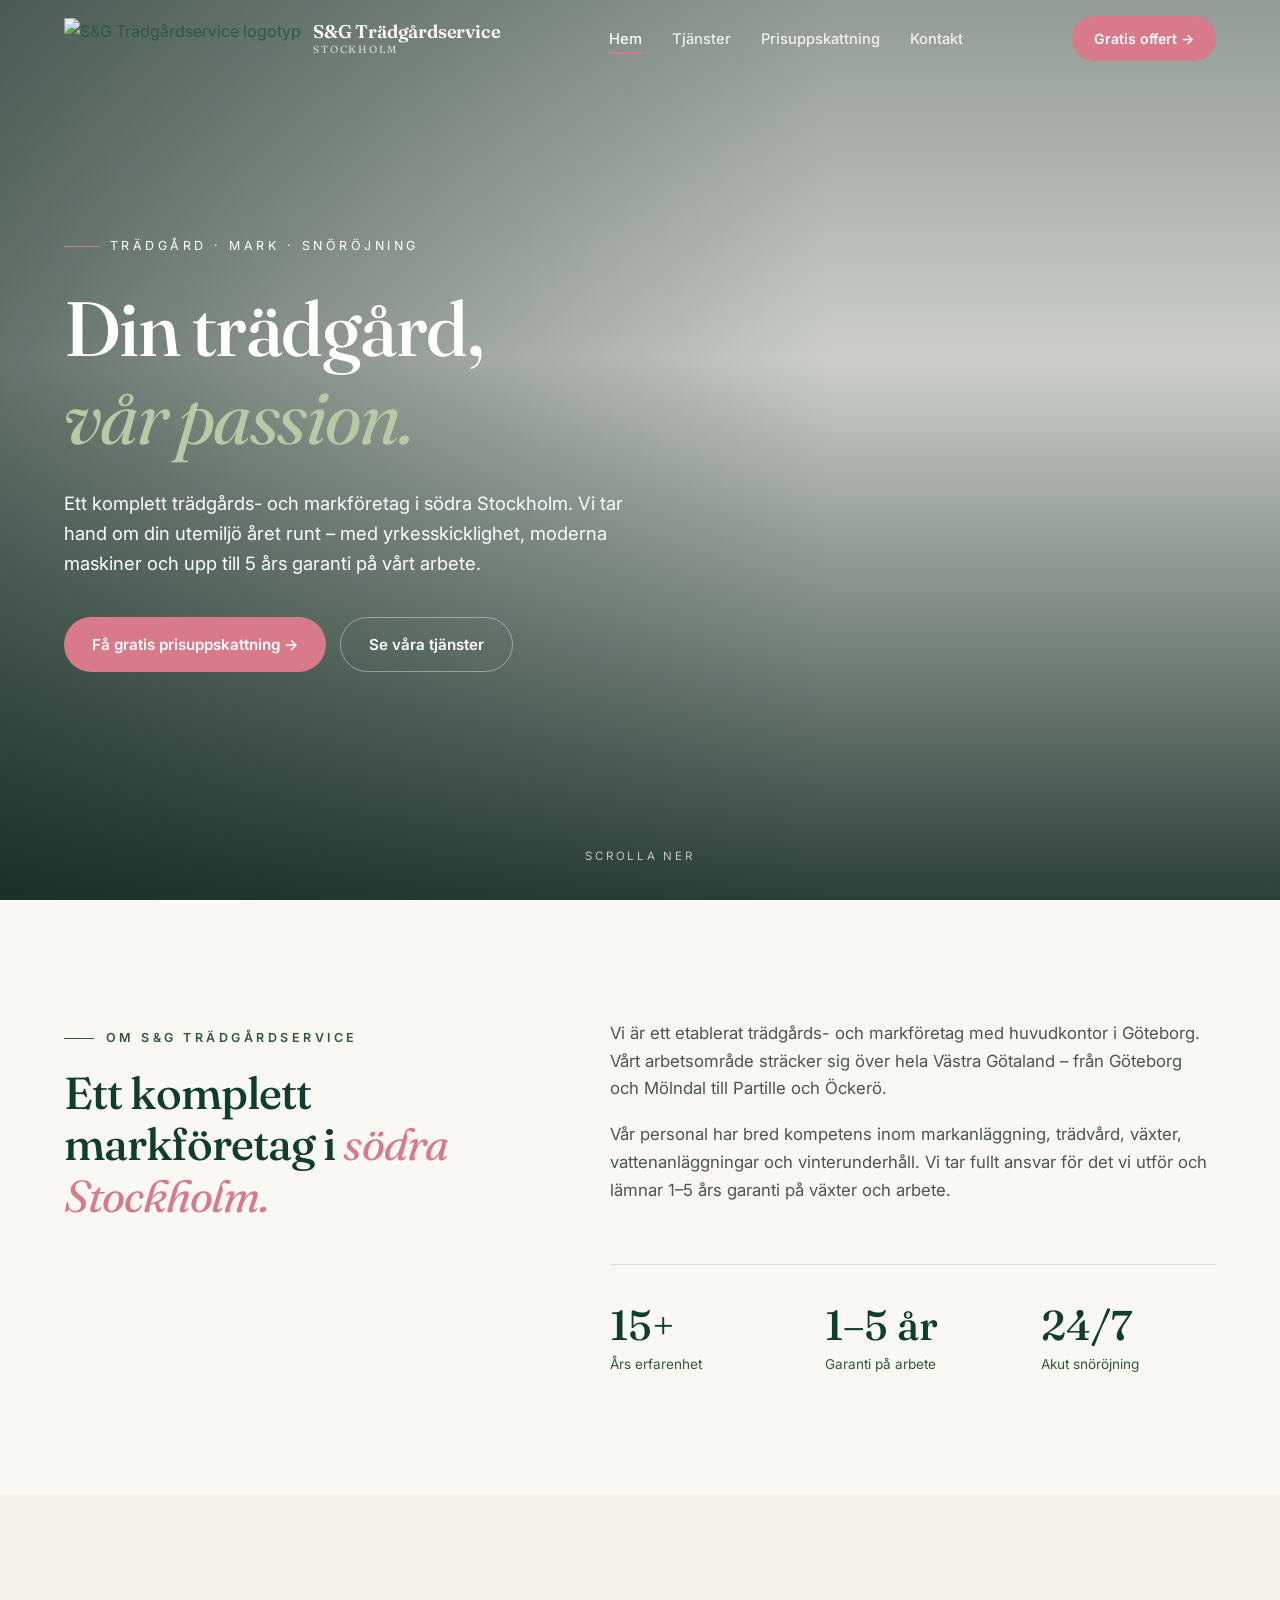
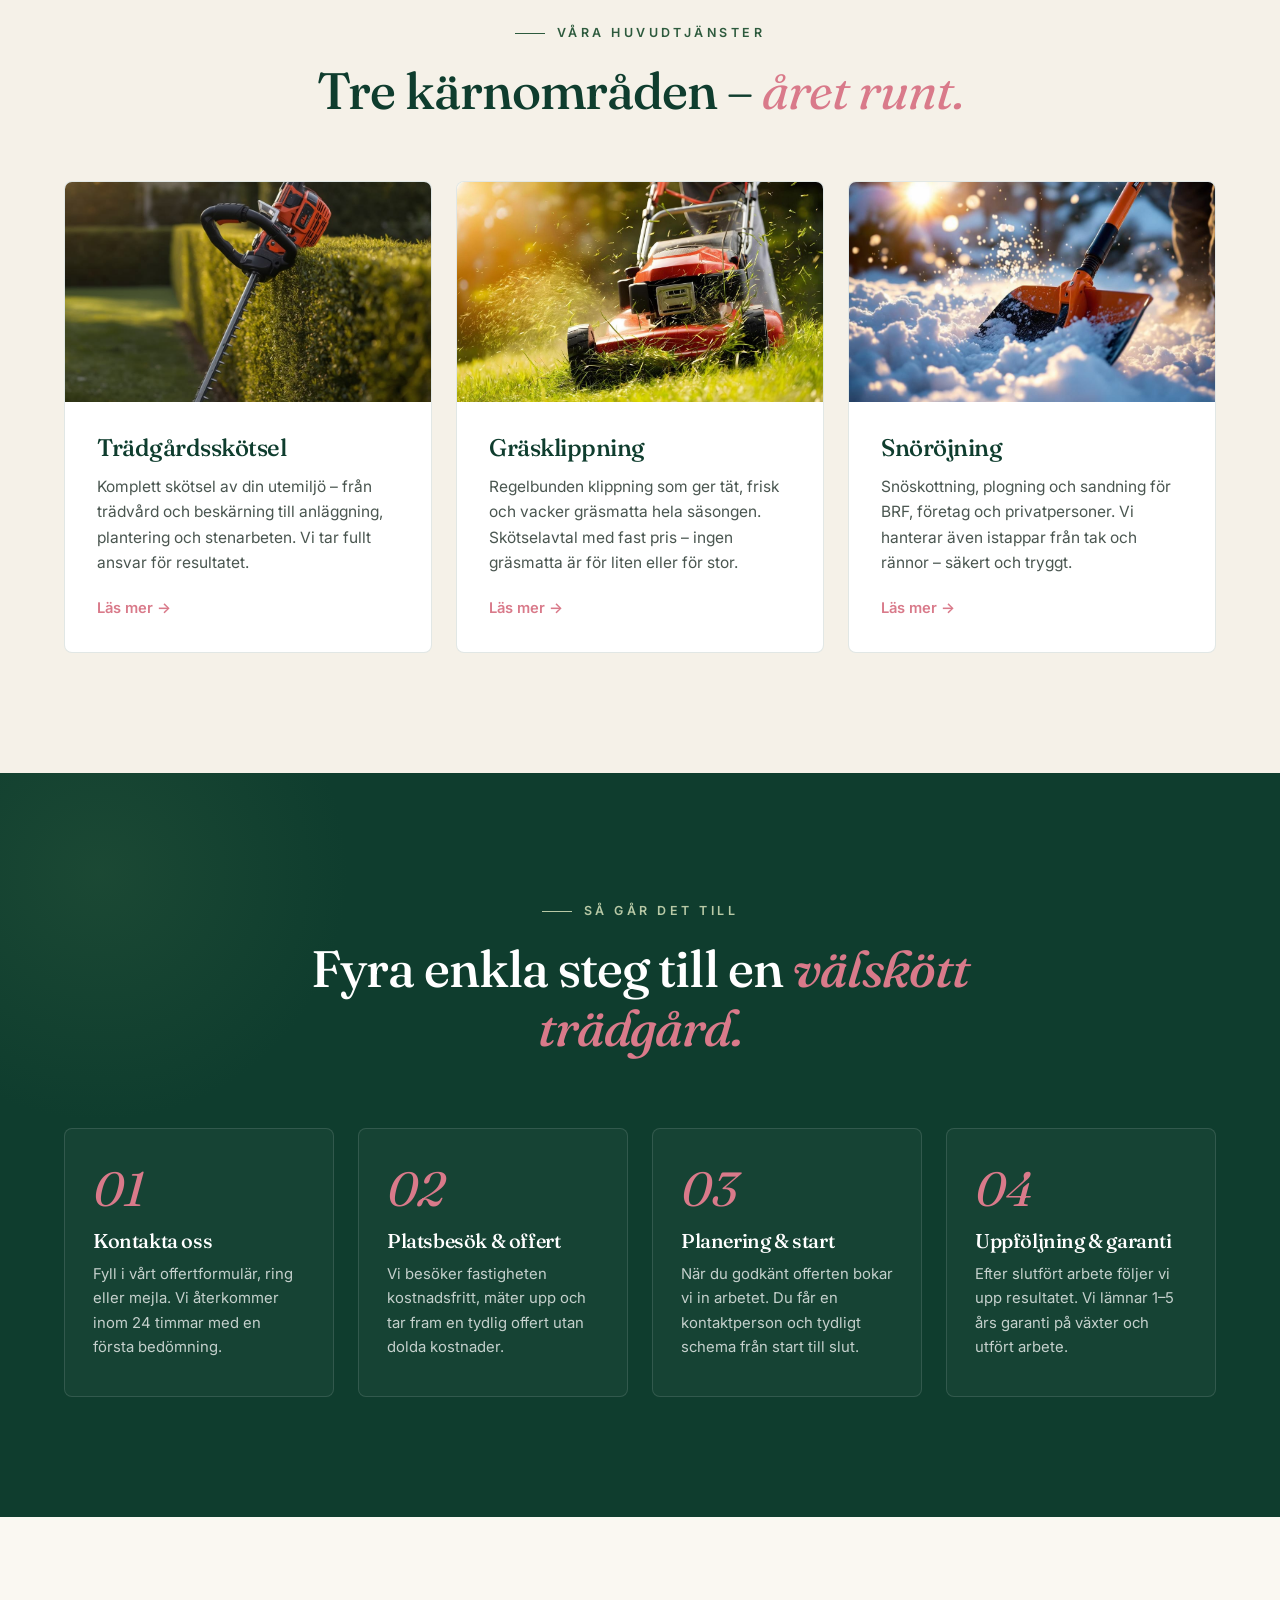
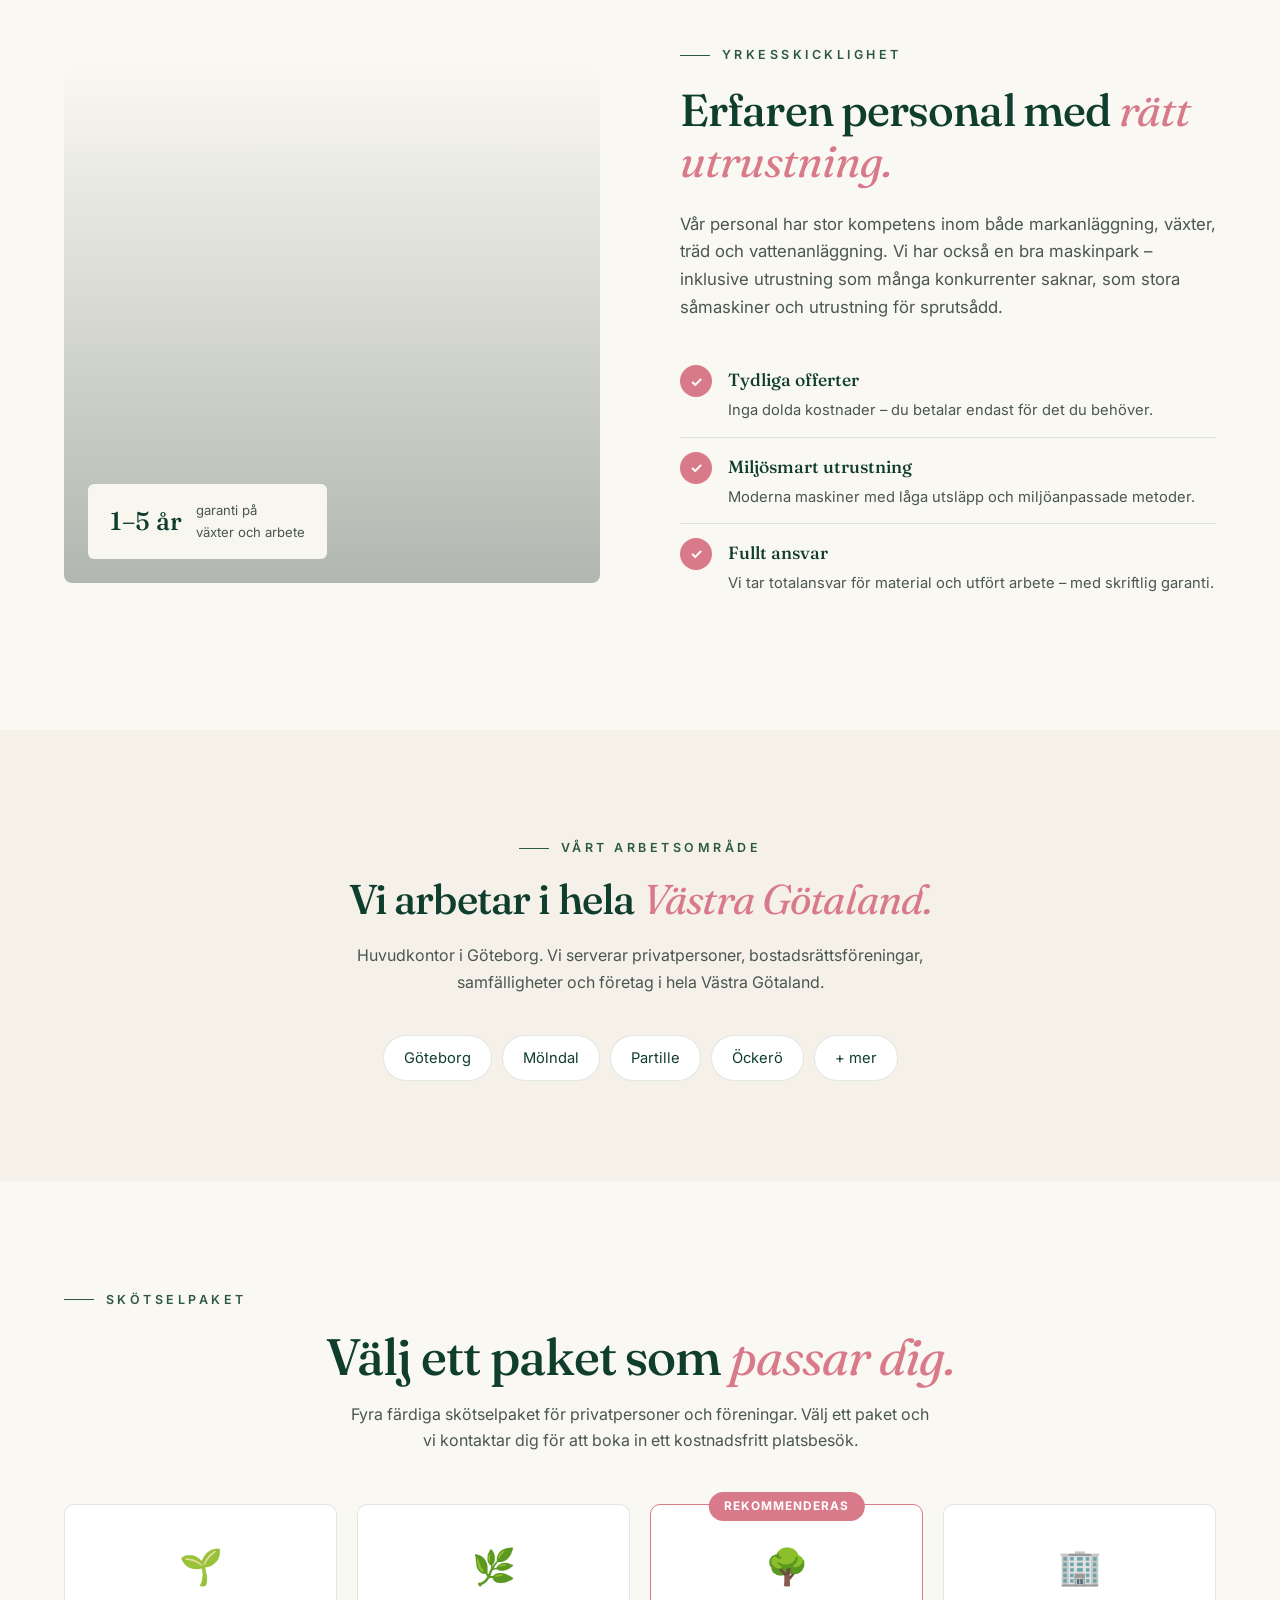
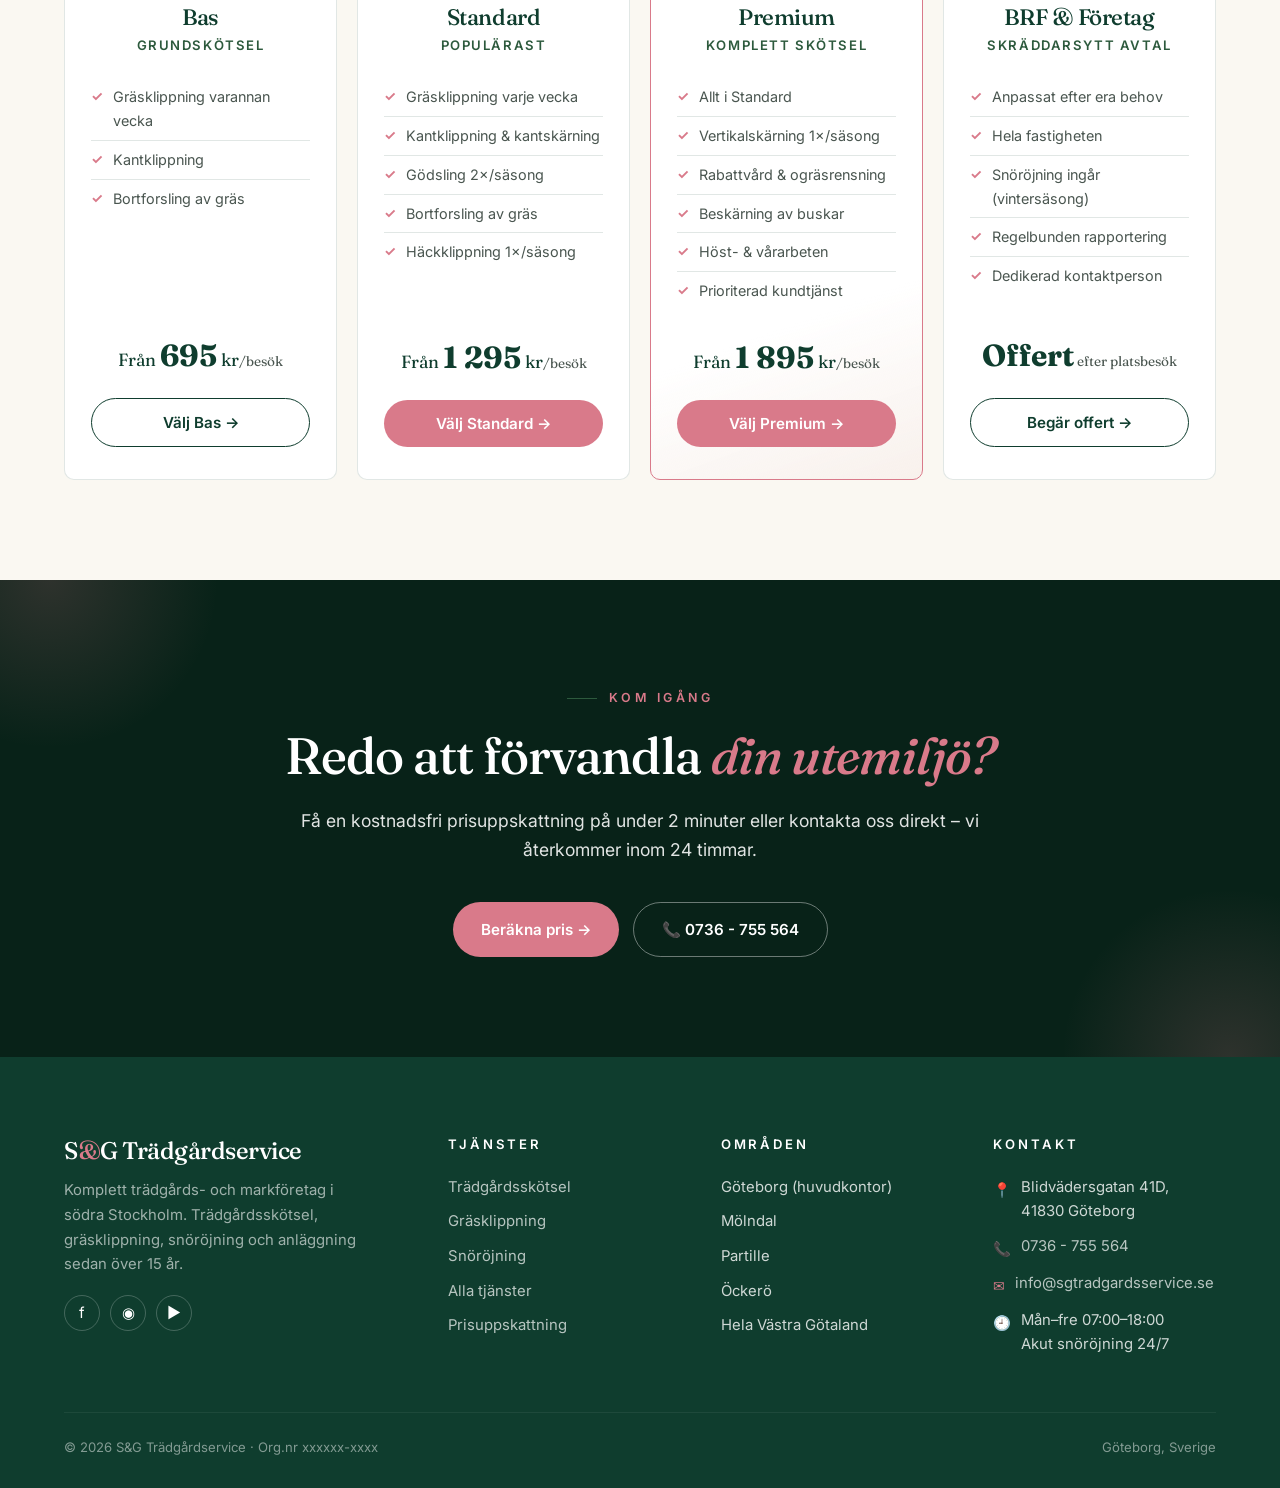
==== index.html @ 467c3e5c "Add files via upload" ====
<!DOCTYPE html>
<html lang="sv">
<head>
<meta charset="UTF-8" />
<meta name="viewport" content="width=device-width, initial-scale=1.0" />
<title>S&G Trädgårdservice – Trädgård, gräsklippning & snöröjning i Stockholm</title>
<meta name="description" content="S&G Trädgårdservice är ett komplett trädgårds- och markföretag i södra Stockholm. Trädgårdsskötsel, gräsklippning, snöröjning och anläggning – med 1–5 års garanti." />
<link rel="preconnect" href="https://fonts.googleapis.com">
<link rel="preconnect" href="https://fonts.gstatic.com" crossorigin>
<link href="https://fonts.googleapis.com/css2?family=Fraunces:ital,opsz,wght@0,9..144,400;0,9..144,500;0,9..144,600;1,9..144,400&family=Inter:wght@300;400;500;600;700&display=swap" rel="stylesheet">
<link rel="stylesheet" href="styles.css">
<link rel="icon" type="image/png" href="logo.png">
<style>
  /* ============ HOMEPAGE-SPECIFIC ============ */
  .hero{
    position:relative;height:100vh;min-height:680px;overflow:hidden;
    display:flex;align-items:center;
  }
  .hero__video{position:absolute;inset:0;width:100%;height:100%;object-fit:cover;z-index:1}
  .hero__overlay{
    position:absolute;inset:0;z-index:2;
    background:
      linear-gradient(180deg, rgba(8,34,24,.4) 0%, rgba(8,34,24,.15) 40%, rgba(8,34,24,.85) 100%),
      linear-gradient(90deg, rgba(8,34,24,.55) 0%, rgba(8,34,24,.05) 65%);
  }
  .hero__content{position:relative;z-index:3;color:#fff;padding:0 5vw;max-width:820px}
  .hero__eyebrow{
    display:inline-flex;align-items:center;gap:10px;
    font-size:.78rem;text-transform:uppercase;letter-spacing:.28em;
    margin-bottom:28px;opacity:.95;
    animation:fadeUp .9s ease both;
  }
  .hero__eyebrow::before{content:"";width:36px;height:1px;background:var(--rose)}
  .hero__title{
    font-size:clamp(2.6rem, 6vw, 5.4rem);
    font-weight:500;margin-bottom:26px;color:#fff;
    animation:fadeUp .9s ease .15s both;
  }
  .hero__title em{font-style:italic;color:var(--sage);font-weight:400}
  .hero__sub{
    font-size:1.15rem;max-width:560px;opacity:.92;margin-bottom:38px;
    animation:fadeUp .9s ease .3s both;
  }
  .hero__actions{display:flex;gap:14px;flex-wrap:wrap;animation:fadeUp .9s ease .45s both}
  .hero__scroll{
    position:absolute;bottom:34px;left:50%;transform:translateX(-50%);
    color:#fff;z-index:3;font-size:.72rem;letter-spacing:.24em;text-transform:uppercase;
    opacity:.7;animation:bounce 2.2s infinite;
  }
  @keyframes fadeUp{from{opacity:0;transform:translateY(20px)}to{opacity:1;transform:none}}
  @keyframes bounce{0%,100%{transform:translate(-50%,0)}50%{transform:translate(-50%,8px)}}

  /* INTRO */
  .intro{padding:120px 5vw}
  .intro__grid{max-width:1200px;margin:0 auto;display:grid;grid-template-columns:1fr 1.3fr;gap:80px;align-items:start}
  .intro__title{font-size:clamp(2rem,3.5vw,3rem);color:var(--forest)}
  .intro__text{font-size:1.05rem;color:var(--slate);margin-bottom:18px}
  .intro__stats{
    display:grid;grid-template-columns:repeat(3,1fr);gap:40px;
    margin-top:60px;border-top:1px solid var(--border);padding-top:40px;
  }
  .stat__num{font-family:'Fraunces',serif;font-size:2.6rem;color:var(--forest);font-weight:500;line-height:1}
  .stat__label{font-size:.85rem;color:var(--moss);margin-top:6px}

  /* MAIN SERVICES — 3 cards only */
  .main-services{padding:120px 5vw;background:var(--cream)}
  .main-services__head{max-width:1200px;margin:0 auto 60px;text-align:center}
  .main-services__head h2{font-size:clamp(2.2rem,4vw,3.4rem);max-width:780px;margin:0 auto}
  .main-services__grid{max-width:1200px;margin:0 auto;display:grid;grid-template-columns:repeat(3,1fr);gap:24px}
  .ms-card{
    background:#fff;border:1px solid var(--border);border-radius:8px;
    overflow:hidden;transition:transform .3s, box-shadow .3s;
    display:flex;flex-direction:column;
  }
  .ms-card:hover{transform:translateY(-6px);box-shadow:0 18px 40px rgba(15,61,46,.12)}
  .ms-card__media{
    height:220px;background:var(--moss);
    display:flex;align-items:center;justify-content:center;
    position:relative;overflow:hidden;
  }
  .ms-card__media svg{width:78px;height:78px;color:#fff;opacity:.95}
  .ms-card__media--leaf{background:linear-gradient(135deg,var(--moss),var(--leaf))}
  .ms-card__media--grass{background:linear-gradient(135deg,#3a6b2f,#6ba055)}
  .ms-card__media--snow{background:linear-gradient(135deg,#3d5a6b,#7a98ab)}
  .ms-card__body{padding:32px;flex:1;display:flex;flex-direction:column}
  .ms-card h3{font-size:1.5rem;margin-bottom:12px}
  .ms-card p{color:var(--slate);font-size:.97rem;margin-bottom:20px;flex:1}
  .ms-card__link{
    color:var(--rose);text-decoration:none;font-weight:600;font-size:.92rem;
    display:inline-flex;align-items:center;gap:8px;transition:gap .2s;
  }
  .ms-card__link:hover{gap:14px}

  /* PROCESS / HOW IT WORKS */
  .process{padding:120px 5vw;background:var(--forest);color:#fff;position:relative;overflow:hidden}
  .process::before{
    content:"";position:absolute;top:-150px;left:-150px;
    width:500px;height:500px;border-radius:50%;
    background:radial-gradient(circle,var(--moss) 0%, transparent 70%);
    opacity:0.4;
  }
  .process__inner{max-width:1200px;margin:0 auto;position:relative;z-index:1}
  .process__head{text-align:center;margin-bottom:70px}
  .process__head h2{color:#fff;font-size:clamp(2.2rem,4vw,3.4rem);max-width:780px;margin:0 auto}
  .process__head h2 em{color:var(--rose);font-style:italic}
  .process__steps{
    display:grid;grid-template-columns:repeat(4,1fr);gap:24px;
    position:relative;
  }
  .step{
    padding:36px 28px;border:1px solid rgba(255,255,255,.12);border-radius:8px;
    background:rgba(255,255,255,.03);
    transition:background .3s, border-color .3s;
    position:relative;
  }
  .step:hover{background:rgba(255,255,255,.08);border-color:var(--rose)}
  .step__num{
    font-family:'Fraunces',serif;font-style:italic;font-size:3rem;
    color:var(--rose);line-height:1;margin-bottom:16px;font-weight:400;
  }
  .step h3{color:#fff;font-size:1.25rem;margin-bottom:10px}
  .step p{color:rgba(255,255,255,.75);font-size:.93rem}

  /* TRUST */
  .trust{padding:120px 5vw;background:var(--bone)}
  .trust__inner{max-width:1200px;margin:0 auto;display:grid;grid-template-columns:1fr 1fr;gap:80px;align-items:center}
  .trust__media{
    position:relative;height:520px;border-radius:8px;overflow:hidden;
  }
  .trust__media video{width:100%;height:100%;object-fit:cover}
  .trust__media::after{
    content:"";position:absolute;inset:0;
    background:linear-gradient(180deg,transparent 0%, rgba(8,34,24,.3) 100%);
  }
  .trust__media-badge{
    position:absolute;bottom:24px;left:24px;z-index:2;
    background:rgba(250,248,242,.96);backdrop-filter:blur(6px);
    padding:16px 22px;border-radius:6px;
    display:flex;align-items:center;gap:14px;
  }
  .trust__media-badge strong{font-family:'Fraunces',serif;font-size:1.6rem;color:var(--forest);font-weight:500;line-height:1}
  .trust__media-badge span{font-size:.82rem;color:var(--slate)}
  .trust__title{font-size:clamp(2rem,3.5vw,2.8rem);margin-bottom:24px}
  .trust__text{font-size:1.05rem;color:var(--slate);margin-bottom:20px}
  .trust__list{list-style:none;margin-top:30px}
  .trust__list li{
    padding:14px 0;border-bottom:1px solid var(--border);
    display:flex;align-items:flex-start;gap:16px;
  }
  .trust__list li:last-child{border-bottom:none}
  .trust__list .check{
    width:32px;height:32px;border-radius:50%;background:var(--rose);
    display:flex;align-items:center;justify-content:center;color:#fff;
    font-size:.9rem;font-weight:700;flex-shrink:0;
  }
  .trust__list strong{display:block;color:var(--forest);font-family:'Fraunces',serif;font-size:1.1rem;font-weight:500;margin-bottom:2px}
  .trust__list span{color:var(--slate);font-size:.92rem}

  /* AREAS */
  .areas{padding:100px 5vw;background:var(--cream)}
  .areas__inner{max-width:1200px;margin:0 auto;text-align:center}
  .areas h2{font-size:clamp(2rem,3.5vw,2.6rem);margin-bottom:18px}
  .areas p{color:var(--slate);max-width:600px;margin:0 auto 40px}
  .areas__tags{display:flex;flex-wrap:wrap;gap:10px;justify-content:center}
  .area-tag{
    padding:10px 20px;background:#fff;border:1px solid var(--border);
    border-radius:999px;font-size:.92rem;color:var(--forest);
    transition:background .2s, color .2s;
  }
  .area-tag:hover{background:var(--forest);color:#fff;border-color:var(--forest)}

  /* CTA */
  .cta{padding:100px 5vw;background:var(--forest-deep);color:#fff;text-align:center;position:relative;overflow:hidden}
  .cta::before,.cta::after{content:"";position:absolute;width:340px;height:340px;border-radius:50%;background:radial-gradient(circle,var(--rose) 0%, transparent 70%);opacity:.18}
  .cta::before{top:-170px;left:-120px}
  .cta::after{bottom:-170px;right:-120px}
  .cta__inner{max-width:780px;margin:0 auto;position:relative;z-index:1}
  .cta h2{font-size:clamp(2rem,4vw,3.4rem);color:#fff;margin-bottom:20px}
  .cta h2 em{font-style:italic;color:var(--rose)}
  .cta p{font-size:1.1rem;opacity:.88;margin-bottom:38px}
  .cta__buttons{display:flex;gap:14px;justify-content:center;flex-wrap:wrap}

  @media (max-width: 960px){
    .intro__grid{grid-template-columns:1fr;gap:30px}
    .main-services__grid{grid-template-columns:1fr}
    .process__steps{grid-template-columns:1fr 1fr;gap:20px}
    .trust__inner{grid-template-columns:1fr;gap:40px}
    .trust__media{height:380px}
  }
  @media (max-width: 540px){
    .process__steps{grid-template-columns:1fr}
    .intro__stats{grid-template-columns:1fr;gap:24px}
    .hero{min-height:560px}
  }
</style>
</head>
<body>

<!-- ============ NAV ============ -->
<nav class="nav transparent" id="nav">
  <a href="index.html" class="nav__logo">
    <img src="logo.png" alt="S&G Trädgårdservice logotyp">
    <span class="nav__logo-text">S&G Trädgårdservice<small>Stockholm</small></span>
  </a>
  <ul class="nav__menu">
    <li><a href="index.html" class="active">Hem</a></li>
    <li><a href="tjanster.html">Tjänster</a></li>
    <li><a href="offert.html">Prisuppskattning</a></li>
    <li><a href="kontakt.html">Kontakt</a></li>
  </ul>
  <a href="offert.html" class="nav__cta">Gratis offert →</a>
  <button class="nav__burger" id="burger" aria-label="Öppna meny">
    <span></span><span></span><span></span>
  </button>
</nav>

<div class="nav__mobile" id="mobileMenu">
  <a href="index.html">Hem</a>
  <a href="tjanster.html">Tjänster</a>
  <a href="offert.html">Prisuppskattning</a>
  <a href="kontakt.html">Kontakt</a>
  <a href="offert.html" class="cta">Gratis offert</a>
</div>

<!-- ============ HERO ============ -->
<section class="hero">
  <video class="hero__video" autoplay muted loop playsinline>
    <source src="etni-hero.mp4" type="video/mp4">
  </video>
  <div class="hero__overlay"></div>
  <div class="hero__content">
    <div class="hero__eyebrow">Trädgård · Mark · Snöröjning</div>
    <h1 class="hero__title">Din trädgård,<br><em>vår passion.</em></h1>
    <p class="hero__sub">
      Ett komplett trädgårds- och markföretag i södra Stockholm. Vi tar hand om din utemiljö året runt – med yrkesskicklighet, moderna maskiner och upp till 5 års garanti på vårt arbete.
    </p>
    <div class="hero__actions">
      <a href="offert.html" class="btn btn--primary">Få gratis prisuppskattning →</a>
      <a href="tjanster.html" class="btn btn--ghost">Se våra tjänster</a>
    </div>
  </div>
  <div class="hero__scroll">Scrolla ner</div>
</section>

<!-- ============ INTRO ============ -->
<section class="intro">
  <div class="intro__grid">
    <div>
      <div class="section-label">Om S&G Trädgårdservice</div>
      <h2 class="intro__title">Ett komplett markföretag i <em class="accent">södra Stockholm.</em></h2>
    </div>
    <div>
      <p class="intro__text">
        Vi är ett etablerat trädgårds- och markföretag med huvudkontor i Göteborg. Vårt arbetsområde sträcker sig över hela Västra Götaland – från Göteborg och Mölndal till Partille och Öckerö.
      </p>
      <p class="intro__text">
        Vår personal har bred kompetens inom markanläggning, trädvård, växter, vattenanläggningar och vinterunderhåll. Vi tar fullt ansvar för det vi utför och lämnar 1–5 års garanti på växter och arbete.
      </p>
      <div class="intro__stats">
        <div>
          <div class="stat__num">15+</div>
          <div class="stat__label">Års erfarenhet</div>
        </div>
        <div>
          <div class="stat__num">1–5 år</div>
          <div class="stat__label">Garanti på arbete</div>
        </div>
        <div>
          <div class="stat__num">24/7</div>
          <div class="stat__label">Akut snöröjning</div>
        </div>
      </div>
    </div>
  </div>
</section>

<!-- ============ THREE MAIN SERVICES ============ -->
<section class="main-services">
  <div class="main-services__head">
    <div class="section-label center">Våra huvudtjänster</div>
    <h2>Tre kärnområden – <em class="accent">året runt.</em></h2>
  </div>

  <div class="main-services__grid">

    <a href="tradgardsskotsel.html" style="text-decoration:none;color:inherit">
      <article class="ms-card">
        <div class="ms-card__media ms-card__media--leaf" style="background:none">
          <img src="tradgardsskotsel-img.jpg" alt="Trädgårdsskötsel" style="width:100%;height:100%;object-fit:cover">
        </div>
        <div class="ms-card__body">
          <h3>Trädgårdsskötsel</h3>
          <p>Komplett skötsel av din utemiljö – från trädvård och beskärning till anläggning, plantering och stenarbeten. Vi tar fullt ansvar för resultatet.</p>
          <span class="ms-card__link">Läs mer →</span>
        </div>
      </article>
    </a>

    <a href="grasklippning.html" style="text-decoration:none;color:inherit">
      <article class="ms-card">
        <div class="ms-card__media ms-card__media--grass" style="background:none">
          <img src="grasklippning-img.jpg" alt="Gräsklippning" style="width:100%;height:100%;object-fit:cover">
        </div>
        <div class="ms-card__body">
          <h3>Gräsklippning</h3>
          <p>Regelbunden klippning som ger tät, frisk och vacker gräsmatta hela säsongen. Skötselavtal med fast pris – ingen gräsmatta är för liten eller för stor.</p>
          <span class="ms-card__link">Läs mer →</span>
        </div>
      </article>
    </a>

    <a href="snorojning.html" style="text-decoration:none;color:inherit">
      <article class="ms-card">
        <div class="ms-card__media ms-card__media--snow" style="background:none">
          <img src="snorojning-img.jpg" alt="Snöröjning" style="width:100%;height:100%;object-fit:cover">
        </div>
        <div class="ms-card__body">
          <h3>Snöröjning</h3>
          <p>Snöskottning, plogning och sandning för BRF, företag och privatpersoner. Vi hanterar även istappar från tak och rännor – säkert och tryggt.</p>
          <span class="ms-card__link">Läs mer →</span>
        </div>
      </article>
    </a>

  </div>
</section>

<!-- ============ PROCESS / HOW IT WORKS ============ -->
<section class="process">
  <div class="process__inner">
    <div class="process__head">
      <div class="section-label light center">Så går det till</div>
      <h2>Fyra enkla steg till en <em>välskött trädgård.</em></h2>
    </div>

    <div class="process__steps">

      <div class="step">
        <div class="step__num">01</div>
        <h3>Kontakta oss</h3>
        <p>Fyll i vårt offertformulär, ring eller mejla. Vi återkommer inom 24 timmar med en första bedömning.</p>
      </div>

      <div class="step">
        <div class="step__num">02</div>
        <h3>Platsbesök & offert</h3>
        <p>Vi besöker fastigheten kostnadsfritt, mäter upp och tar fram en tydlig offert utan dolda kostnader.</p>
      </div>

      <div class="step">
        <div class="step__num">03</div>
        <h3>Planering & start</h3>
        <p>När du godkänt offerten bokar vi in arbetet. Du får en kontaktperson och tydligt schema från start till slut.</p>
      </div>

      <div class="step">
        <div class="step__num">04</div>
        <h3>Uppföljning & garanti</h3>
        <p>Efter slutfört arbete följer vi upp resultatet. Vi lämnar 1–5 års garanti på växter och utfört arbete.</p>
      </div>

    </div>
  </div>
</section>

<!-- ============ TRUST ============ -->
<section class="trust">
  <div class="trust__inner">
    <div class="trust__media">
      <video autoplay muted loop playsinline>
        <source src="hedge.mp4" type="video/mp4">
      </video>
      <div class="trust__media-badge">
        <strong>1–5 år</strong>
        <span>garanti på<br>växter och arbete</span>
      </div>
    </div>
    <div>
      <div class="section-label">Yrkesskicklighet</div>
      <h2 class="trust__title">Erfaren personal med <em class="accent">rätt utrustning.</em></h2>
      <p class="trust__text">
        Vår personal har stor kompetens inom både markanläggning, växter, träd och vattenanläggning. Vi har också en bra maskinpark – inklusive utrustning som många konkurrenter saknar, som stora såmaskiner och utrustning för sprutsådd.
      </p>

      <ul class="trust__list">
        <li>
          <span class="check">✓</span>
          <div>
            <strong>Tydliga offerter</strong>
            <span>Inga dolda kostnader – du betalar endast för det du behöver.</span>
          </div>
        </li>
        <li>
          <span class="check">✓</span>
          <div>
            <strong>Miljösmart utrustning</strong>
            <span>Moderna maskiner med låga utsläpp och miljöanpassade metoder.</span>
          </div>
        </li>
        <li>
          <span class="check">✓</span>
          <div>
            <strong>Fullt ansvar</strong>
            <span>Vi tar totalansvar för material och utfört arbete – med skriftlig garanti.</span>
          </div>
        </li>
      </ul>
    </div>
  </div>
</section>

<!-- ============ AREAS ============ -->
<section class="areas">
  <div class="areas__inner">
    <div class="section-label center">Vårt arbetsområde</div>
    <h2>Vi arbetar i hela <em class="accent">Västra Götaland.</em></h2>
    <p>Huvudkontor i Göteborg. Vi serverar privatpersoner, bostadsrättsföreningar, samfälligheter och företag i hela Västra Götaland.</p>
    <div class="areas__tags">
      <span class="area-tag">Göteborg</span>
      <span class="area-tag">Mölndal</span>
      <span class="area-tag">Partille</span>
      <span class="area-tag">Öckerö</span>
      <span class="area-tag">+ mer</span>
    </div>
  </div>
</section>

<!-- ============ PAKET ============ -->
<section class="paket" id="paket">
  <div class="paket__inner">
    <div class="section-label center">Skötselpaket</div>
    <h2 style="text-align:center;font-size:clamp(2rem,4vw,3.2rem);margin-bottom:14px">Välj ett paket som <em class="accent">passar dig.</em></h2>
    <p style="text-align:center;color:var(--slate);max-width:580px;margin:0 auto 50px">Fyra färdiga skötselpaket för privatpersoner och föreningar. Välj ett paket och vi kontaktar dig för att boka in ett kostnadsfritt platsbesök.</p>

    <div class="paket__grid">

      <div class="paket-card" data-paket="Bas">
        <div class="paket-card__header">
          <div class="paket-card__icon">🌱</div>
          <h3>Bas</h3>
          <div class="paket-card__tagline">Grundskötsel</div>
        </div>
        <ul class="paket-card__features">
          <li>Gräsklippning varannan vecka</li>
          <li>Kantklippning</li>
          <li>Bortforsling av gräs</li>
        </ul>
        <div class="paket-card__price">Från <strong>695</strong> kr<small>/besök</small></div>
        <button class="btn btn--outline paket-card__cta" onclick="valjPaket('Bas')">Välj Bas →</button>
      </div>

      <div class="paket-card" data-paket="Standard">
        <div class="paket-card__header">
          <div class="paket-card__icon">🌿</div>
          <h3>Standard</h3>
          <div class="paket-card__tagline">Populärast</div>
        </div>
        <ul class="paket-card__features">
          <li>Gräsklippning varje vecka</li>
          <li>Kantklippning & kantskärning</li>
          <li>Gödsling 2×/säsong</li>
          <li>Bortforsling av gräs</li>
          <li>Häckklippning 1×/säsong</li>
        </ul>
        <div class="paket-card__price">Från <strong>1 295</strong> kr<small>/besök</small></div>
        <button class="btn btn--primary paket-card__cta" onclick="valjPaket('Standard')">Välj Standard →</button>
      </div>

      <div class="paket-card paket-card--featured" data-paket="Premium">
        <div class="paket-card__badge">Rekommenderas</div>
        <div class="paket-card__header">
          <div class="paket-card__icon">🌳</div>
          <h3>Premium</h3>
          <div class="paket-card__tagline">Komplett skötsel</div>
        </div>
        <ul class="paket-card__features">
          <li>Allt i Standard</li>
          <li>Vertikalskärning 1×/säsong</li>
          <li>Rabattvård & ogräsrensning</li>
          <li>Beskärning av buskar</li>
          <li>Höst- & vårarbeten</li>
          <li>Prioriterad kundtjänst</li>
        </ul>
        <div class="paket-card__price">Från <strong>1 895</strong> kr<small>/besök</small></div>
        <button class="btn btn--primary paket-card__cta" onclick="valjPaket('Premium')">Välj Premium →</button>
      </div>

      <div class="paket-card" data-paket="BRF & Företag">
        <div class="paket-card__header">
          <div class="paket-card__icon">🏢</div>
          <h3>BRF & Företag</h3>
          <div class="paket-card__tagline">Skräddarsytt avtal</div>
        </div>
        <ul class="paket-card__features">
          <li>Anpassat efter era behov</li>
          <li>Hela fastigheten</li>
          <li>Snöröjning ingår (vintersäsong)</li>
          <li>Regelbunden rapportering</li>
          <li>Dedikerad kontaktperson</li>
        </ul>
        <div class="paket-card__price"><strong>Offert</strong><small> efter platsbesök</small></div>
        <button class="btn btn--outline paket-card__cta" onclick="valjPaket('BRF & Företag')">Begär offert →</button>
      </div>

    </div>
  </div>
</section>

<!-- PAKET MODAL -->
<div class="paket-modal" id="paketModal" style="display:none">
  <div class="paket-modal__backdrop" onclick="stangModal()"></div>
  <div class="paket-modal__box">
    <button class="paket-modal__close" onclick="stangModal()">✕</button>
    <h3>Du har valt: <em class="accent" id="valtPaket">–</em></h3>
    <p style="color:var(--slate);margin-bottom:24px">Fyll i dina uppgifter så kontaktar vi dig inom 24 timmar för att bekräfta och boka platsbesök.</p>
    <form onsubmit="return skickaPaket(event)">
      <div style="display:grid;grid-template-columns:1fr 1fr;gap:12px;margin-bottom:12px">
        <div class="field"><label>Namn *</label><input type="text" required placeholder="För- och efternamn"></div>
        <div class="field"><label>Telefon *</label><input type="tel" required placeholder="0700 - 000 000"></div>
      </div>
      <div class="field" style="margin-bottom:12px"><label>E-post *</label><input type="email" required placeholder="namn@exempel.se"></div>
      <div class="field" style="margin-bottom:20px"><label>Adress *</label><input type="text" required placeholder="Gatuadress, postnummer, ort"></div>
      <button type="submit" class="btn btn--primary" style="width:100%;justify-content:center">Skicka förfrågan →</button>
    </form>
    <div class="paket-modal__success" id="paketSuccess" style="display:none">
      <div style="font-size:2.5rem;margin-bottom:12px">✓</div>
      <h4>Tack! Vi återkommer inom 24 timmar.</h4>
    </div>
  </div>
</div>

<style>
.paket{padding:100px 5vw;background:var(--bone)}
.paket__inner{max-width:1200px;margin:0 auto}
.paket__grid{display:grid;grid-template-columns:repeat(4,1fr);gap:20px}
.paket-card{
  background:#fff;border:1.5px solid var(--border);border-radius:10px;
  padding:32px 26px;display:flex;flex-direction:column;position:relative;
  transition:transform .25s, border-color .25s, box-shadow .25s;
}
.paket-card:hover{transform:translateY(-5px);border-color:var(--rose);box-shadow:0 14px 36px rgba(15,61,46,.1)}
.paket-card--featured{border-color:var(--rose);background:linear-gradient(160deg,#fff 70%,rgba(217,122,138,.06))}
.paket-card__badge{
  position:absolute;top:-13px;left:50%;transform:translateX(-50%);
  background:var(--rose);color:#fff;font-size:.74rem;font-weight:700;
  padding:5px 16px;border-radius:999px;letter-spacing:.08em;text-transform:uppercase;white-space:nowrap;
}
.paket-card__header{text-align:center;margin-bottom:22px}
.paket-card__icon{font-size:2.2rem;margin-bottom:10px}
.paket-card h3{font-size:1.4rem;margin-bottom:4px}
.paket-card__tagline{font-size:.82rem;color:var(--moss);font-weight:600;text-transform:uppercase;letter-spacing:.12em}
.paket-card__features{list-style:none;flex:1;margin-bottom:22px}
.paket-card__features li{padding:7px 0 7px 22px;position:relative;color:var(--slate);font-size:.9rem;border-bottom:1px solid var(--border)}
.paket-card__features li:last-child{border-bottom:none}
.paket-card__features li::before{content:"✓";position:absolute;left:0;color:var(--rose);font-weight:700;font-size:.85rem}
.paket-card__price{text-align:center;font-family:'Fraunces',serif;font-size:1.1rem;color:var(--forest);margin-bottom:18px}
.paket-card__price strong{font-size:1.9rem}
.paket-card__price small{font-size:.85rem;color:var(--slate);font-weight:400}
.paket-card__cta{width:100%;justify-content:center}

/* MODAL */
.paket-modal{position:fixed;inset:0;z-index:200;display:flex;align-items:center;justify-content:center;padding:20px}
.paket-modal__backdrop{position:absolute;inset:0;background:rgba(8,34,24,.6);backdrop-filter:blur(4px)}
.paket-modal__box{
  position:relative;z-index:1;background:#fff;border-radius:12px;padding:40px;
  max-width:520px;width:100%;max-height:90vh;overflow-y:auto;
}
.paket-modal__close{
  position:absolute;top:16px;right:16px;background:none;border:none;
  font-size:1.3rem;cursor:pointer;color:var(--slate);
}
.paket-modal__success{text-align:center;padding:20px 0;color:var(--forest)}
.paket-modal__success h4{font-family:'Fraunces',serif;font-size:1.4rem}
.field label{display:block;font-size:.85rem;font-weight:600;color:var(--forest);margin-bottom:6px}
.field input{width:100%;padding:12px 14px;border:1.5px solid var(--border);border-radius:6px;font-family:inherit;font-size:.95rem;background:var(--bone)}
.field input:focus{outline:none;border-color:var(--rose);background:#fff}

@media (max-width:960px){.paket__grid{grid-template-columns:1fr 1fr}}
@media (max-width:600px){.paket__grid{grid-template-columns:1fr}}
</style>

<!-- ============ CTA ============ -->
<section class="cta">
  <div class="cta__inner">
    <div class="section-label center" style="color:var(--rose)">Kom igång</div>
    <h2>Redo att förvandla <em>din utemiljö?</em></h2>
    <p>Få en kostnadsfri prisuppskattning på under 2 minuter eller kontakta oss direkt – vi återkommer inom 24 timmar.</p>
    <div class="cta__buttons">
      <a href="offert.html" class="btn btn--primary">Beräkna pris →</a>
      <a href="tel:0736755564" class="btn btn--ghost">📞 0736 - 755 564</a>
    </div>
  </div>
</section>

<!-- ============ FOOTER ============ -->
<footer>
  <div class="footer__grid">
    <div class="footer__brand">
      <h3>S<span>&</span>G Trädgårdservice</h3>
      <p>Komplett trädgårds- och markföretag i södra Stockholm. Trädgårdsskötsel, gräsklippning, snöröjning och anläggning sedan över 15 år.</p>
      <div class="footer__social">
        <a href="https://www.facebook.com/61559721701689/mentions/" aria-label="Facebook" target="_blank" rel="noopener">f</a>
        <a href="https://www.instagram.com/sg_tradgardsservice/" aria-label="Instagram" target="_blank" rel="noopener">◉</a>
        <a href="https://www.tiktok.com/@sgtradgardsservice" aria-label="TikTok" target="_blank" rel="noopener">▶</a>
      </div>
    </div>

    <div class="footer__col">
      <h4>Tjänster</h4>
      <ul>
        <li><a href="tradgardsskotsel.html">Trädgårdsskötsel</a></li>
        <li><a href="grasklippning.html">Gräsklippning</a></li>
        <li><a href="snorojning.html">Snöröjning</a></li>
        <li><a href="tjanster.html">Alla tjänster</a></li>
        <li><a href="offert.html">Prisuppskattning</a></li>
      </ul>
    </div>

    <div class="footer__col">
      <h4>Områden</h4>
      <ul>
        <li>Göteborg (huvudkontor)</li>
        <li>Mölndal</li>
        <li>Partille</li>
        <li>Öckerö</li>
        <li>Hela Västra Götaland</li>
      </ul>
    </div>

    <div class="footer__col footer__contact">
      <h4>Kontakt</h4>
      <ul>
        <li><span class="icon">📍</span> Blidvädersgatan 41D, 41830 Göteborg</li>
        <li><span class="icon">📞</span> <a href="tel:0736755564">0736 - 755 564</a></li>
        <li><span class="icon">✉</span> <a href="mailto:info@sgtradgardsservice.se">info@sgtradgardsservice.se</a></li>
        <li><span class="icon">🕘</span> Mån–fre 07:00–18:00<br>Akut snöröjning 24/7</li>
      </ul>
    </div>
  </div>

  <div class="footer__bottom">
    <div>© 2026 S&G Trädgårdservice · Org.nr xxxxxx-xxxx</div>
    <div>Göteborg, Sverige</div>
  </div>
</footer>

<script>
  const nav = document.getElementById('nav');
  window.addEventListener('scroll', () => {
    if (window.scrollY > 60) nav.classList.add('scrolled');
    else nav.classList.remove('scrolled');
  });

  const burger = document.getElementById('burger');
  const mobile = document.getElementById('mobileMenu');
  burger.addEventListener('click', () => mobile.classList.toggle('open'));
  mobile.querySelectorAll('a').forEach(a => a.addEventListener('click', () => mobile.classList.remove('open')));

  function valjPaket(namn) {
    document.getElementById('valtPaket').textContent = namn;
    document.getElementById('paketSuccess').style.display = 'none';
    document.getElementById('paketModal').style.display = 'flex';
    document.body.style.overflow = 'hidden';
  }
  function stangModal() {
    document.getElementById('paketModal').style.display = 'none';
    document.body.style.overflow = '';
  }
  function skickaPaket(e) {
    e.preventDefault();
    e.target.style.display = 'none';
    document.getElementById('paketSuccess').style.display = 'block';
    setTimeout(stangModal, 3000);
    return false;
  }
</script>

</body>
</html>
---- styles.css ----
/* ============================================
   S&G Trädgårdservice - Shared Stylesheet
   ============================================ */

:root{
  --forest: #0f3d2e;
  --forest-deep: #082218;
  --moss: #2d5a3d;
  --leaf: #5a8f4a;
  --sage: #b8c9a6;
  --cream: #f5f1e8;
  --bone: #faf8f2;
  --ink: #1a1f1c;
  --slate: #4a5650;
  --rose: #d97a8a;
  --rose-deep: #c66578;
  --gold: #c89b3c;
  --border: rgba(15, 61, 46, 0.12);
}

*{box-sizing:border-box;margin:0;padding:0}
html{scroll-behavior:smooth}
body{
  font-family:'Inter', -apple-system, sans-serif;
  color:var(--ink);
  background:var(--bone);
  line-height:1.65;
  overflow-x:hidden;
}
h1,h2,h3,h4,h5{font-family:'Fraunces',Georgia,serif;font-weight:500;line-height:1.15;letter-spacing:-0.02em;color:var(--forest)}
em.accent{font-style:italic;color:var(--rose);font-weight:400}
a{color:var(--moss)}
img{max-width:100%;display:block}

/* ============ NAVBAR ============ */
.nav{
  position:fixed;top:0;left:0;right:0;z-index:100;
  padding:16px 5vw;
  display:flex;justify-content:space-between;align-items:center;
  background:rgba(250,248,242,0.95);
  backdrop-filter:blur(12px);
  border-bottom:1px solid var(--border);
  transition:padding .3s ease;
}
.nav.transparent{
  background:transparent;
  backdrop-filter:none;
  border-bottom:1px solid transparent;
}
.nav.transparent .nav__logo-text,
.nav.transparent .nav__menu a{color:#fff}
.nav.transparent.scrolled{
  background:rgba(250,248,242,0.95);
  backdrop-filter:blur(12px);
  border-bottom:1px solid var(--border);
}
.nav.transparent.scrolled .nav__logo-text,
.nav.transparent.scrolled .nav__menu a{color:var(--forest)}

.nav__logo{display:flex;align-items:center;gap:12px;text-decoration:none}
.nav__logo img{height:42px;width:auto}
.nav__logo-text{font-family:'Fraunces',serif;font-size:1.15rem;font-weight:600;color:var(--forest);letter-spacing:-0.01em;line-height:1.1}
.nav__logo-text small{display:block;font-size:0.65rem;font-weight:400;letter-spacing:0.18em;text-transform:uppercase;opacity:0.7;margin-top:2px}

.nav__menu{display:flex;gap:30px;list-style:none;align-items:center}
.nav__menu a{color:var(--forest);text-decoration:none;font-size:.92rem;font-weight:500;opacity:.85;transition:opacity .2s, color .2s;position:relative}
.nav__menu a:hover{opacity:1;color:var(--rose)}
.nav__menu a.active{color:var(--rose);opacity:1}
.nav__menu a.active::after{
  content:"";position:absolute;bottom:-6px;left:0;right:0;height:2px;background:var(--rose);
}
.nav__cta{
  background:var(--rose);color:#fff !important;padding:11px 22px;border-radius:999px;
  font-size:.88rem;font-weight:600;text-decoration:none;
  transition:transform .2s, background .2s;
  opacity:1 !important;
}
.nav__cta:hover{background:var(--rose-deep);transform:translateY(-1px)}

.nav__burger{
  display:none;background:none;border:none;cursor:pointer;
  width:32px;height:32px;flex-direction:column;justify-content:center;gap:5px;
}
.nav__burger span{display:block;height:2px;width:22px;background:var(--forest);transition:.3s}
.nav.transparent:not(.scrolled) .nav__burger span{background:#fff}

/* Mobile menu drawer */
.nav__mobile{
  position:fixed;inset:0;background:var(--forest);z-index:99;
  display:flex;flex-direction:column;align-items:center;justify-content:center;
  gap:24px;
  transform:translateX(100%);transition:transform .35s ease;
}
.nav__mobile.open{transform:translateX(0)}
.nav__mobile a{
  color:#fff;text-decoration:none;font-family:'Fraunces',serif;font-size:1.6rem;
}
.nav__mobile a.cta{background:var(--rose);padding:14px 28px;border-radius:999px;font-size:1.1rem;font-family:'Inter',sans-serif;font-weight:600}

/* ============ PAGE HEADER (sub-pages) ============ */
.page-header{
  padding:140px 5vw 70px;
  background:linear-gradient(180deg, var(--forest) 0%, var(--moss) 100%);
  color:#fff;
  position:relative;overflow:hidden;
}
.page-header::after{
  content:"";position:absolute;bottom:-100px;right:-100px;
  width:400px;height:400px;border-radius:50%;
  background:radial-gradient(circle, var(--rose) 0%, transparent 70%);
  opacity:0.18;
}
.page-header__inner{max-width:1200px;margin:0 auto;position:relative;z-index:1}
.page-header__crumbs{font-size:.82rem;letter-spacing:.05em;opacity:0.7;margin-bottom:16px}
.page-header__crumbs a{color:#fff;text-decoration:none}
.page-header__crumbs a:hover{color:var(--rose)}
.page-header h1{font-size:clamp(2.4rem, 5vw, 4.2rem);color:#fff;max-width:900px}
.page-header h1 em{font-style:italic;color:var(--sage);font-weight:400}
.page-header__sub{margin-top:18px;max-width:640px;opacity:0.9;font-size:1.05rem}

/* ============ SECTION LABEL ============ */
.section-label{
  font-size:.78rem;text-transform:uppercase;letter-spacing:.28em;
  color:var(--moss);margin-bottom:18px;display:inline-flex;align-items:center;gap:12px;
  font-weight:600;
}
.section-label::before{content:"";width:30px;height:1px;background:var(--moss)}
.section-label.light{color:var(--sage)}
.section-label.light::before{background:var(--sage)}
.section-label.center{justify-content:center}

/* ============ BUTTONS ============ */
.btn{
  padding:14px 28px;border-radius:999px;text-decoration:none;font-weight:600;
  font-size:.95rem;display:inline-flex;align-items:center;gap:10px;
  transition:transform .2s, background .2s, color .2s, border-color .2s;
  border:none;cursor:pointer;font-family:'Inter',sans-serif;
}
.btn--primary{background:var(--rose);color:#fff}
.btn--primary:hover{background:var(--rose-deep);transform:translateY(-2px)}
.btn--dark{background:var(--forest);color:#fff}
.btn--dark:hover{background:var(--forest-deep);transform:translateY(-2px)}
.btn--ghost{background:transparent;color:#fff;border:1px solid rgba(255,255,255,.4)}
.btn--ghost:hover{background:rgba(255,255,255,.12);border-color:#fff}
.btn--outline{background:transparent;color:var(--forest);border:1.5px solid var(--forest)}
.btn--outline:hover{background:var(--forest);color:#fff}

/* ============ FOOTER ============ */
footer{background:var(--forest);color:rgba(255,255,255,.8);padding:80px 5vw 30px;margin-top:auto}
.footer__grid{max-width:1200px;margin:0 auto;display:grid;grid-template-columns:1.5fr 1fr 1fr 1fr;gap:50px;margin-bottom:50px}
.footer__brand h3{font-family:'Fraunces',serif;color:#fff;font-size:1.5rem;margin-bottom:14px;font-weight:500}
.footer__brand h3 span{color:var(--rose)}
.footer__brand p{font-size:.93rem;opacity:.75;max-width:300px;margin-bottom:18px}
.footer__col h4{color:#fff;font-size:.82rem;letter-spacing:.22em;text-transform:uppercase;margin-bottom:18px;font-family:'Inter',sans-serif;font-weight:600}
.footer__col ul{list-style:none}
.footer__col li{padding:5px 0;font-size:.93rem}
.footer__col a{color:rgba(255,255,255,.7);text-decoration:none;transition:color .2s}
.footer__col a:hover{color:var(--rose)}
.footer__contact li{display:flex;align-items:flex-start;gap:10px}
.footer__contact .icon{color:var(--rose);font-size:.9rem;margin-top:3px;flex-shrink:0}
.footer__social{display:flex;gap:10px;margin-top:14px}
.footer__social a{
  width:36px;height:36px;border-radius:50%;border:1px solid rgba(255,255,255,.22);
  display:flex;align-items:center;justify-content:center;color:#fff;text-decoration:none;
  transition:background .2s, border-color .2s;font-size:.95rem;
}
.footer__social a:hover{background:var(--rose);border-color:var(--rose)}
.footer__bottom{max-width:1200px;margin:0 auto;border-top:1px solid rgba(255,255,255,.1);padding-top:24px;display:flex;justify-content:space-between;font-size:.82rem;opacity:.6;flex-wrap:wrap;gap:14px}

/* ============ COMMON SECTIONS ============ */
.section{padding:100px 5vw}
.section__inner{max-width:1200px;margin:0 auto}
.section--cream{background:var(--cream)}
.section--forest{background:var(--forest);color:#fff}
.section--forest h2{color:#fff}
.section--forest p{color:rgba(255,255,255,.85)}

/* Prose content (used on service detail pages) */
.prose{max-width:780px;margin:0 auto}
.prose p{font-size:1.05rem;color:var(--slate);margin-bottom:20px}
.prose h2{font-size:clamp(1.8rem,3vw,2.4rem);margin:50px 0 18px}
.prose h2:first-child{margin-top:0}
.prose h3{font-size:1.35rem;margin:32px 0 12px;color:var(--forest)}
.prose ul{list-style:none;margin:18px 0 28px}
.prose ul li{padding:8px 0 8px 28px;position:relative;color:var(--slate)}
.prose ul li::before{
  content:"";position:absolute;left:0;top:18px;
  width:14px;height:1px;background:var(--rose);
}

/* ============ MEDIA QUERIES ============ */
@media (max-width: 960px){
  .nav__menu{display:none}
  .nav__cta{display:none}
  .nav__burger{display:flex}
  .footer__grid{grid-template-columns:1fr 1fr;gap:30px}
}
@media (max-width: 540px){
  .footer__grid{grid-template-columns:1fr}
  .footer__bottom{flex-direction:column;text-align:center}
  .page-header{padding:120px 5vw 50px}
}
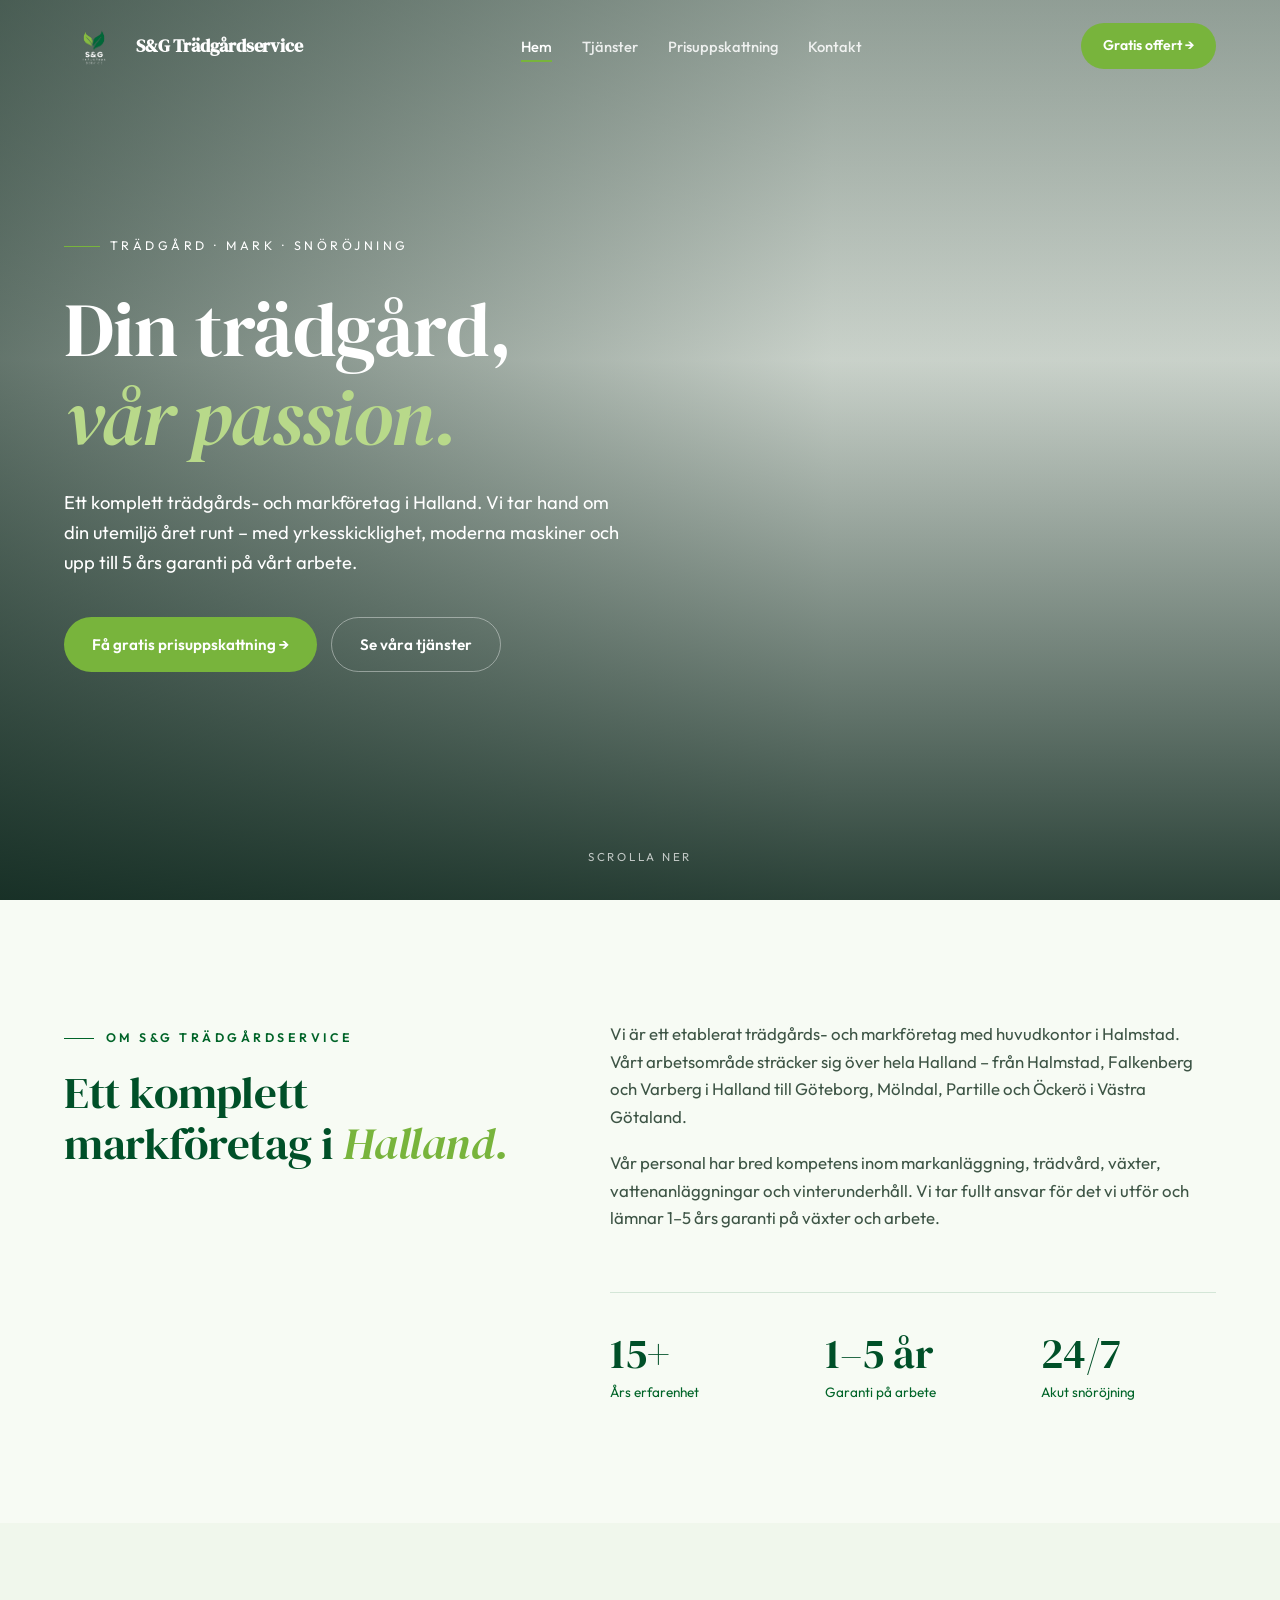
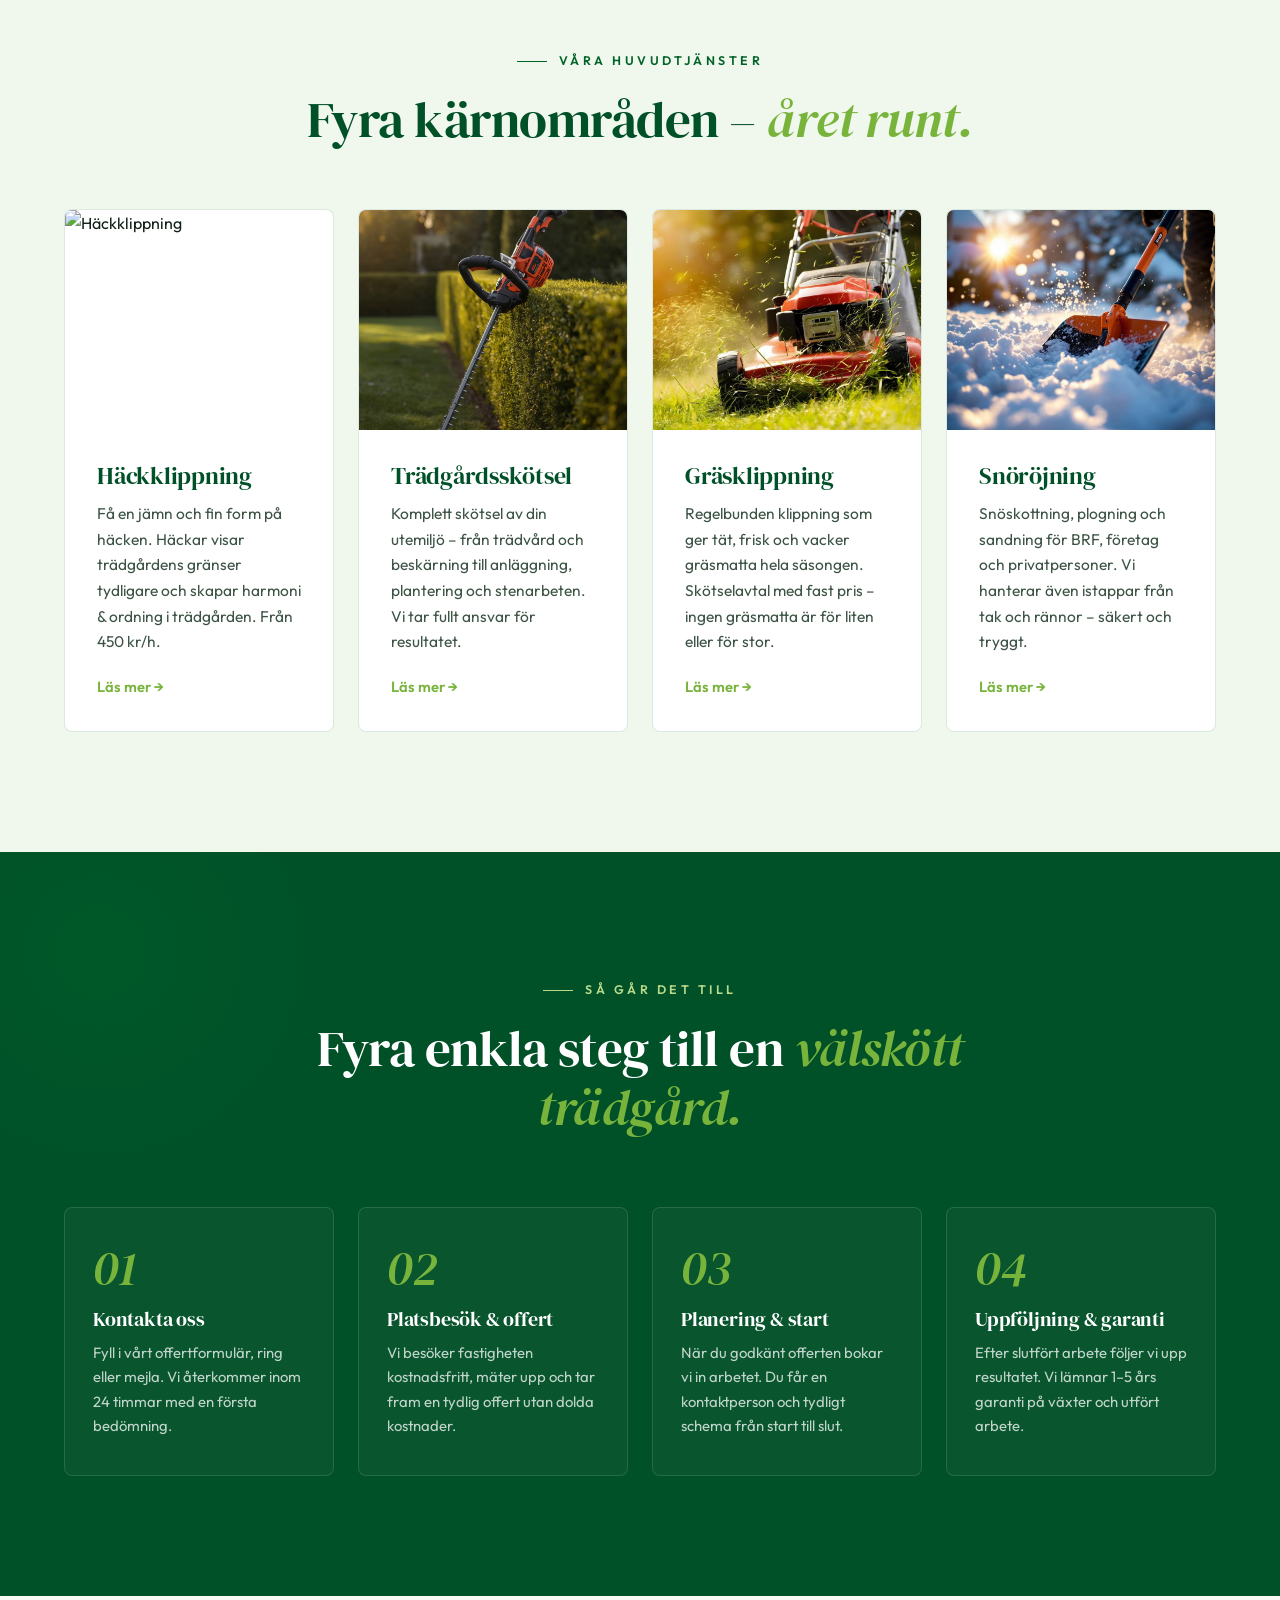
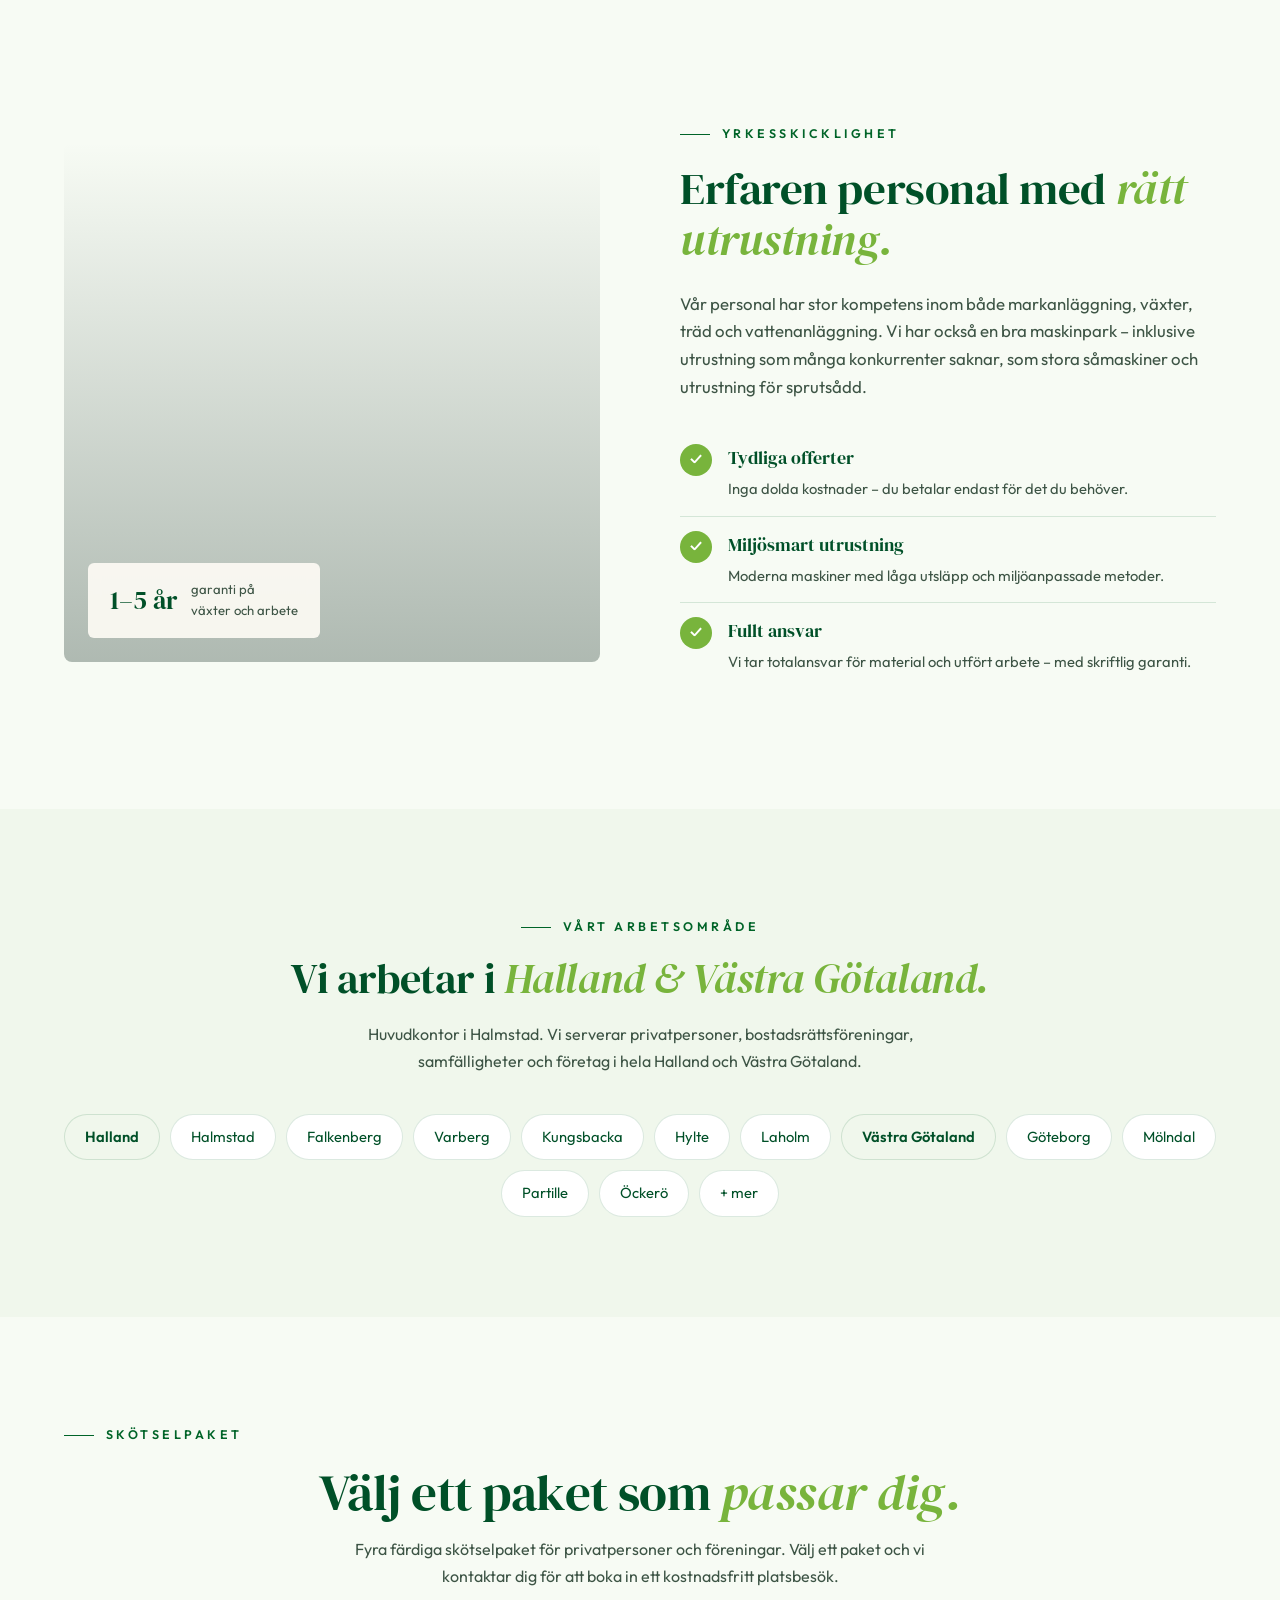
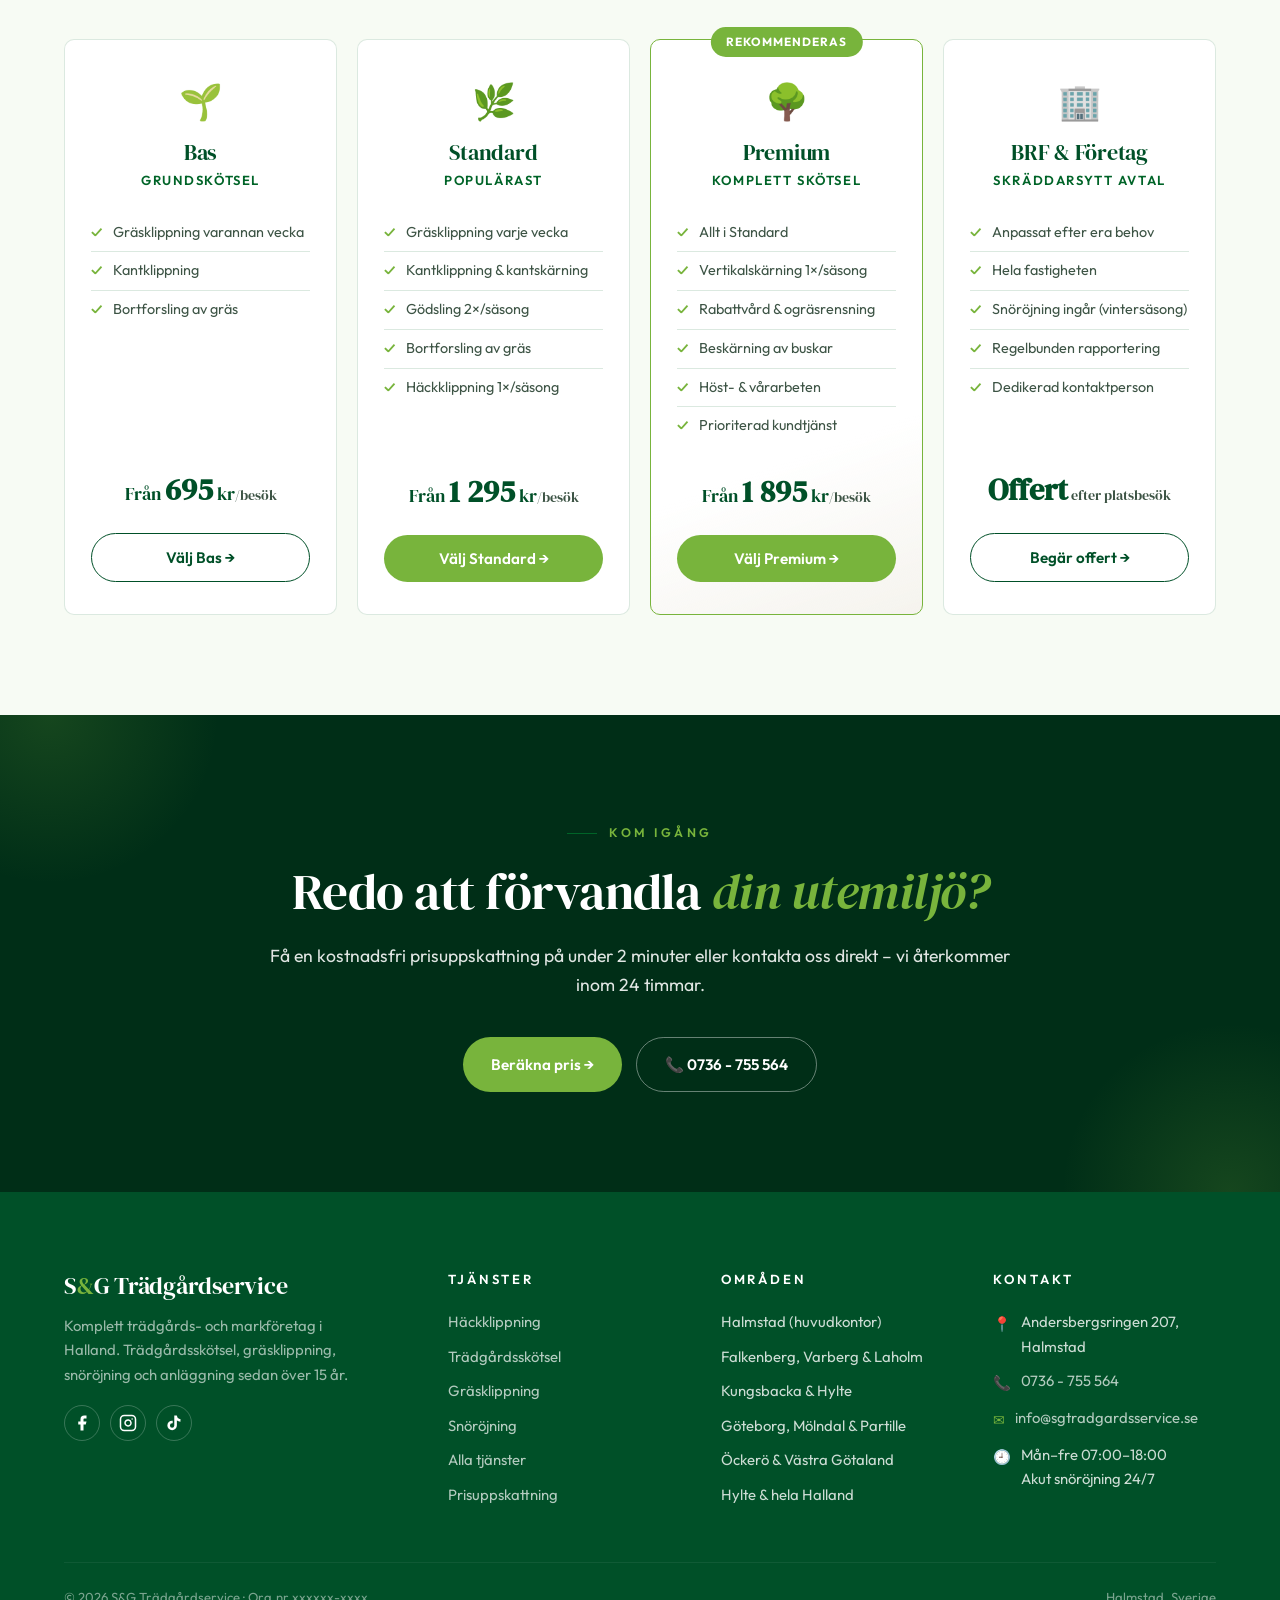
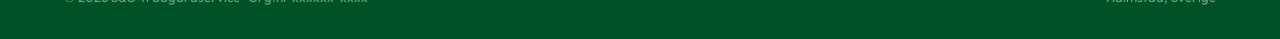
==== commit 8e4891db: "Add files via upload" ====
--- a/index.html
+++ b/index.html
@@ -3,13 +3,13 @@
 <head>
 <meta charset="UTF-8" />
 <meta name="viewport" content="width=device-width, initial-scale=1.0" />
-<title>S&G Trädgårdservice – Trädgård, gräsklippning & snöröjning i Stockholm</title>
-<meta name="description" content="S&G Trädgårdservice är ett komplett trädgårds- och markföretag i södra Stockholm. Trädgårdsskötsel, gräsklippning, snöröjning och anläggning – med 1–5 års garanti." />
+<title>S&G Trädgårdservice – Trädgård, gräsklippning & snöröjning i Halland</title>
+<meta name="description" content="S&G Trädgårdservice är ett komplett trädgårds- och markföretag i Halland. Trädgårdsskötsel, gräsklippning, snöröjning och anläggning – med 1–5 års garanti." />
 <link rel="preconnect" href="https://fonts.googleapis.com">
 <link rel="preconnect" href="https://fonts.gstatic.com" crossorigin>
-<link href="https://fonts.googleapis.com/css2?family=Fraunces:ital,opsz,wght@0,9..144,400;0,9..144,500;0,9..144,600;1,9..144,400&family=Inter:wght@300;400;500;600;700&display=swap" rel="stylesheet">
+<link href="https://fonts.googleapis.com/css2?family=DM+Serif+Display:ital@0;1&family=Outfit:wght@300;400;500;600;700&display=swap" rel="stylesheet">
 <link rel="stylesheet" href="styles.css">
-<link rel="icon" type="image/png" href="logo.png">
+<link rel="icon" type="image/png" href="S_G.png">
 <style>
   /* ============ HOMEPAGE-SPECIFIC ============ */
   .hero{
@@ -59,7 +59,7 @@
     display:grid;grid-template-columns:repeat(3,1fr);gap:40px;
     margin-top:60px;border-top:1px solid var(--border);padding-top:40px;
   }
-  .stat__num{font-family:'Fraunces',serif;font-size:2.6rem;color:var(--forest);font-weight:500;line-height:1}
+  .stat__num{font-family:'DM Serif Display',serif;font-size:2.6rem;color:var(--forest);font-weight:500;line-height:1}
   .stat__label{font-size:.85rem;color:var(--moss);margin-top:6px}
 
   /* MAIN SERVICES — 3 cards only */
@@ -115,7 +115,7 @@
   }
   .step:hover{background:rgba(255,255,255,.08);border-color:var(--rose)}
   .step__num{
-    font-family:'Fraunces',serif;font-style:italic;font-size:3rem;
+    font-family:'DM Serif Display',serif;font-style:italic;font-size:3rem;
     color:var(--rose);line-height:1;margin-bottom:16px;font-weight:400;
   }
   .step h3{color:#fff;font-size:1.25rem;margin-bottom:10px}
@@ -138,7 +138,7 @@
     padding:16px 22px;border-radius:6px;
     display:flex;align-items:center;gap:14px;
   }
-  .trust__media-badge strong{font-family:'Fraunces',serif;font-size:1.6rem;color:var(--forest);font-weight:500;line-height:1}
+  .trust__media-badge strong{font-family:'DM Serif Display',serif;font-size:1.6rem;color:var(--forest);font-weight:500;line-height:1}
   .trust__media-badge span{font-size:.82rem;color:var(--slate)}
   .trust__title{font-size:clamp(2rem,3.5vw,2.8rem);margin-bottom:24px}
   .trust__text{font-size:1.05rem;color:var(--slate);margin-bottom:20px}
@@ -153,7 +153,7 @@
     display:flex;align-items:center;justify-content:center;color:#fff;
     font-size:.9rem;font-weight:700;flex-shrink:0;
   }
-  .trust__list strong{display:block;color:var(--forest);font-family:'Fraunces',serif;font-size:1.1rem;font-weight:500;margin-bottom:2px}
+  .trust__list strong{display:block;color:var(--forest);font-family:'DM Serif Display',serif;font-size:1.1rem;font-weight:500;margin-bottom:2px}
   .trust__list span{color:var(--slate);font-size:.92rem}
 
   /* AREAS */
@@ -182,12 +182,13 @@
 
   @media (max-width: 960px){
     .intro__grid{grid-template-columns:1fr;gap:30px}
-    .main-services__grid{grid-template-columns:1fr}
+    .main-services__grid{grid-template-columns:1fr 1fr !important}
     .process__steps{grid-template-columns:1fr 1fr;gap:20px}
     .trust__inner{grid-template-columns:1fr;gap:40px}
     .trust__media{height:380px}
   }
   @media (max-width: 540px){
+    .main-services__grid{grid-template-columns:1fr !important}
     .process__steps{grid-template-columns:1fr}
     .intro__stats{grid-template-columns:1fr;gap:24px}
     .hero{min-height:560px}
@@ -199,8 +200,8 @@
 <!-- ============ NAV ============ -->
 <nav class="nav transparent" id="nav">
   <a href="index.html" class="nav__logo">
-    <img src="logo.png" alt="S&G Trädgårdservice logotyp">
-    <span class="nav__logo-text">S&G Trädgårdservice<small>Stockholm</small></span>
+    <img src="S_G.png" style="height:60px;width:auto">
+    <span class="nav__logo-text">S&G Trädgårdservice</span>
   </a>
   <ul class="nav__menu">
     <li><a href="index.html" class="active">Hem</a></li>
@@ -232,7 +233,7 @@
     <div class="hero__eyebrow">Trädgård · Mark · Snöröjning</div>
     <h1 class="hero__title">Din trädgård,<br><em>vår passion.</em></h1>
     <p class="hero__sub">
-      Ett komplett trädgårds- och markföretag i södra Stockholm. Vi tar hand om din utemiljö året runt – med yrkesskicklighet, moderna maskiner och upp till 5 års garanti på vårt arbete.
+      Ett komplett trädgårds- och markföretag i Halland. Vi tar hand om din utemiljö året runt – med yrkesskicklighet, moderna maskiner och upp till 5 års garanti på vårt arbete.
     </p>
     <div class="hero__actions">
       <a href="offert.html" class="btn btn--primary">Få gratis prisuppskattning →</a>
@@ -247,11 +248,11 @@
   <div class="intro__grid">
     <div>
       <div class="section-label">Om S&G Trädgårdservice</div>
-      <h2 class="intro__title">Ett komplett markföretag i <em class="accent">södra Stockholm.</em></h2>
+      <h2 class="intro__title">Ett komplett markföretag i <em class="accent">Halland.</em></h2>
     </div>
     <div>
       <p class="intro__text">
-        Vi är ett etablerat trädgårds- och markföretag med huvudkontor i Göteborg. Vårt arbetsområde sträcker sig över hela Västra Götaland – från Göteborg och Mölndal till Partille och Öckerö.
+        Vi är ett etablerat trädgårds- och markföretag med huvudkontor i Halmstad. Vårt arbetsområde sträcker sig över hela Halland – från Halmstad, Falkenberg och Varberg i Halland till Göteborg, Mölndal, Partille och Öckerö i Västra Götaland.
       </p>
       <p class="intro__text">
         Vår personal har bred kompetens inom markanläggning, trädvård, växter, vattenanläggningar och vinterunderhåll. Vi tar fullt ansvar för det vi utför och lämnar 1–5 års garanti på växter och arbete.
@@ -278,10 +279,23 @@
 <section class="main-services">
   <div class="main-services__head">
     <div class="section-label center">Våra huvudtjänster</div>
-    <h2>Tre kärnområden – <em class="accent">året runt.</em></h2>
-  </div>
-
-  <div class="main-services__grid">
+    <h2>Fyra kärnområden – <em class="accent">året runt.</em></h2>
+  </div>
+
+  <div class="main-services__grid" style="grid-template-columns:repeat(4,1fr)">
+
+    <a href="hackklippning.html" style="text-decoration:none;color:inherit">
+      <article class="ms-card">
+        <div class="ms-card__media ms-card__media--leaf" style="background:none">
+          <img src="https://anasnassan92-cmyk.github.io/s-g/tradgardsskotsel-img.jpg" alt="Häckklippning" style="width:100%;height:100%;object-fit:cover">
+        </div>
+        <div class="ms-card__body">
+          <h3>Häckklippning</h3>
+          <p>Få en jämn och fin form på häcken. Häckar visar trädgårdens gränser tydligare och skapar harmoni & ordning i trädgården. Från 450 kr/h.</p>
+          <span class="ms-card__link">Läs mer →</span>
+        </div>
+      </article>
+    </a>
 
     <a href="tradgardsskotsel.html" style="text-decoration:none;color:inherit">
       <article class="ms-card">
@@ -413,9 +427,17 @@
 <section class="areas">
   <div class="areas__inner">
     <div class="section-label center">Vårt arbetsområde</div>
-    <h2>Vi arbetar i hela <em class="accent">Västra Götaland.</em></h2>
-    <p>Huvudkontor i Göteborg. Vi serverar privatpersoner, bostadsrättsföreningar, samfälligheter och företag i hela Västra Götaland.</p>
+    <h2>Vi arbetar i <em class="accent">Halland & Västra Götaland.</em></h2>
+    <p>Huvudkontor i Halmstad. Vi serverar privatpersoner, bostadsrättsföreningar, samfälligheter och företag i hela Halland och Västra Götaland.</p>
     <div class="areas__tags">
+      <span class="area-tag" style="font-weight:600;background:var(--cream)">Halland</span>
+      <span class="area-tag">Halmstad</span>
+      <span class="area-tag">Falkenberg</span>
+      <span class="area-tag">Varberg</span>
+      <span class="area-tag">Kungsbacka</span>
+      <span class="area-tag">Hylte</span>
+      <span class="area-tag">Laholm</span>
+      <span class="area-tag" style="font-weight:600;background:var(--cream)">Västra Götaland</span>
       <span class="area-tag">Göteborg</span>
       <span class="area-tag">Mölndal</span>
       <span class="area-tag">Partille</span>
@@ -553,7 +575,7 @@
 .paket-card__features li{padding:7px 0 7px 22px;position:relative;color:var(--slate);font-size:.9rem;border-bottom:1px solid var(--border)}
 .paket-card__features li:last-child{border-bottom:none}
 .paket-card__features li::before{content:"✓";position:absolute;left:0;color:var(--rose);font-weight:700;font-size:.85rem}
-.paket-card__price{text-align:center;font-family:'Fraunces',serif;font-size:1.1rem;color:var(--forest);margin-bottom:18px}
+.paket-card__price{text-align:center;font-family:'DM Serif Display',serif;font-size:1.1rem;color:var(--forest);margin-bottom:18px}
 .paket-card__price strong{font-size:1.9rem}
 .paket-card__price small{font-size:.85rem;color:var(--slate);font-weight:400}
 .paket-card__cta{width:100%;justify-content:center}
@@ -570,9 +592,9 @@
   font-size:1.3rem;cursor:pointer;color:var(--slate);
 }
 .paket-modal__success{text-align:center;padding:20px 0;color:var(--forest)}
-.paket-modal__success h4{font-family:'Fraunces',serif;font-size:1.4rem}
+.paket-modal__success h4{font-family:'DM Serif Display',serif;font-size:1.4rem}
 .field label{display:block;font-size:.85rem;font-weight:600;color:var(--forest);margin-bottom:6px}
-.field input{width:100%;padding:12px 14px;border:1.5px solid var(--border);border-radius:6px;font-family:inherit;font-size:.95rem;background:var(--bone)}
+.field input{width:100%;padding:12px 14px;border:1.5px solid var(--border);border-radius:6px;font-family:'Outfit',sans-serif;font-size:.95rem;background:var(--bone)}
 .field input:focus{outline:none;border-color:var(--rose);background:#fff}
 
 @media (max-width:960px){.paket__grid{grid-template-columns:1fr 1fr}}
@@ -597,17 +619,24 @@
   <div class="footer__grid">
     <div class="footer__brand">
       <h3>S<span>&</span>G Trädgårdservice</h3>
-      <p>Komplett trädgårds- och markföretag i södra Stockholm. Trädgårdsskötsel, gräsklippning, snöröjning och anläggning sedan över 15 år.</p>
+      <p>Komplett trädgårds- och markföretag i Halland. Trädgårdsskötsel, gräsklippning, snöröjning och anläggning sedan över 15 år.</p>
       <div class="footer__social">
-        <a href="https://www.facebook.com/61559721701689/mentions/" aria-label="Facebook" target="_blank" rel="noopener">f</a>
-        <a href="https://www.instagram.com/sg_tradgardsservice/" aria-label="Instagram" target="_blank" rel="noopener">◉</a>
-        <a href="https://www.tiktok.com/@sgtradgardsservice" aria-label="TikTok" target="_blank" rel="noopener">▶</a>
+        <a href="https://www.facebook.com/61559721701689/mentions/" aria-label="Facebook" target="_blank" rel="noopener">
+          <svg width="18" height="18" viewBox="0 0 24 24" fill="currentColor"><path d="M18 2h-3a5 5 0 0 0-5 5v3H7v4h3v8h4v-8h3l1-4h-4V7a1 1 0 0 1 1-1h3z"/></svg>
+        </a>
+        <a href="https://www.instagram.com/sg_tradgardsservice/" aria-label="Instagram" target="_blank" rel="noopener">
+          <svg width="18" height="18" viewBox="0 0 24 24" fill="none" stroke="currentColor" stroke-width="2" stroke-linecap="round" stroke-linejoin="round"><rect x="2" y="2" width="20" height="20" rx="5" ry="5"/><path d="M16 11.37A4 4 0 1 1 12.63 8 4 4 0 0 1 16 11.37z"/><line x1="17.5" y1="6.5" x2="17.51" y2="6.5"/></svg>
+        </a>
+        <a href="https://www.tiktok.com/@sgtradgardsservice" aria-label="TikTok" target="_blank" rel="noopener">
+          <svg width="18" height="18" viewBox="0 0 24 24" fill="currentColor"><path d="M19.59 6.69a4.83 4.83 0 0 1-3.77-4.25V2h-3.45v13.67a2.89 2.89 0 0 1-2.88 2.5 2.89 2.89 0 0 1-2.89-2.89 2.89 2.89 0 0 1 2.89-2.89c.28 0 .54.04.79.1V9.01a6.33 6.33 0 0 0-.79-.05 6.34 6.34 0 0 0-6.34 6.34 6.34 6.34 0 0 0 6.34 6.34 6.34 6.34 0 0 0 6.33-6.34V8.69a8.18 8.18 0 0 0 4.78 1.52V6.75a4.85 4.85 0 0 1-1.01-.06z"/></svg>
+        </a>
       </div>
     </div>
 
     <div class="footer__col">
       <h4>Tjänster</h4>
       <ul>
+        <li><a href="hackklippning.html">Häckklippning</a></li>
         <li><a href="tradgardsskotsel.html">Trädgårdsskötsel</a></li>
         <li><a href="grasklippning.html">Gräsklippning</a></li>
         <li><a href="snorojning.html">Snöröjning</a></li>
@@ -619,18 +648,19 @@
     <div class="footer__col">
       <h4>Områden</h4>
       <ul>
-        <li>Göteborg (huvudkontor)</li>
-        <li>Mölndal</li>
-        <li>Partille</li>
-        <li>Öckerö</li>
-        <li>Hela Västra Götaland</li>
+        <li>Halmstad (huvudkontor)</li>
+        <li>Falkenberg, Varberg & Laholm</li>
+        <li>Kungsbacka & Hylte</li>
+        <li>Göteborg, Mölndal & Partille</li>
+        <li>Öckerö & Västra Götaland</li>
+        <li>Hylte &amp; hela Halland</li>
       </ul>
     </div>
 
     <div class="footer__col footer__contact">
       <h4>Kontakt</h4>
       <ul>
-        <li><span class="icon">📍</span> Blidvädersgatan 41D, 41830 Göteborg</li>
+        <li><span class="icon">📍</span> Andersbergsringen 207, Halmstad</li>
         <li><span class="icon">📞</span> <a href="tel:0736755564">0736 - 755 564</a></li>
         <li><span class="icon">✉</span> <a href="mailto:info@sgtradgardsservice.se">info@sgtradgardsservice.se</a></li>
         <li><span class="icon">🕘</span> Mån–fre 07:00–18:00<br>Akut snöröjning 24/7</li>
@@ -640,7 +670,7 @@
 
   <div class="footer__bottom">
     <div>© 2026 S&G Trädgårdservice · Org.nr xxxxxx-xxxx</div>
-    <div>Göteborg, Sverige</div>
+    <div>Halmstad, Sverige</div>
   </div>
 </footer>
 
--- a/styles.css
+++ b/styles.css
@@ -1,33 +1,37 @@
 /* ============================================
    S&G Trädgårdservice - Shared Stylesheet
+   Logo-matched identity: forest green + leaf green
    ============================================ */
 
+@import url('https://fonts.googleapis.com/css2?family=DM+Serif+Display:ital@0;1&family=Outfit:wght@300;400;500;600;700&display=swap');
+
 :root{
-  --forest: #0f3d2e;
-  --forest-deep: #082218;
-  --moss: #2d5a3d;
-  --leaf: #5a8f4a;
-  --sage: #b8c9a6;
-  --cream: #f5f1e8;
-  --bone: #faf8f2;
-  --ink: #1a1f1c;
-  --slate: #4a5650;
-  --rose: #d97a8a;
-  --rose-deep: #c66578;
-  --gold: #c89b3c;
-  --border: rgba(15, 61, 46, 0.12);
+  /* Logo-exact greens */
+  --forest: #005028;        /* dark logo green */
+  --forest-deep: #002e17;   /* deeper shade */
+  --moss: #006428;          /* primary logo green */
+  --leaf: #78b43c;          /* bright leaf logo green */
+  --sage: #b8d98a;          /* light leaf tint */
+  --cream: #f0f7ec;         /* green-tinted light bg */
+  --bone: #f7fbf4;          /* very light green-white */
+  --ink: #0e1f14;           /* near-black with green tone */
+  --slate: #3d5445;         /* green-toned body text */
+  --rose: #78b43c;          /* accent = bright leaf green (replaces pink) */
+  --rose-deep: #5a9424;     /* darker leaf accent */
+  --gold: #a8c840;          /* light yellow-green accent */
+  --border: rgba(0, 100, 40, 0.14);
 }
 
 *{box-sizing:border-box;margin:0;padding:0}
 html{scroll-behavior:smooth}
 body{
-  font-family:'Inter', -apple-system, sans-serif;
+  font-family:'Outfit', -apple-system, sans-serif;
   color:var(--ink);
   background:var(--bone);
   line-height:1.65;
   overflow-x:hidden;
 }
-h1,h2,h3,h4,h5{font-family:'Fraunces',Georgia,serif;font-weight:500;line-height:1.15;letter-spacing:-0.02em;color:var(--forest)}
+h1,h2,h3,h4,h5{font-family:'DM Serif Display',Georgia,serif;font-weight:400;line-height:1.15;letter-spacing:-0.01em;color:var(--forest)}
 em.accent{font-style:italic;color:var(--rose);font-weight:400}
 a{color:var(--moss)}
 img{max-width:100%;display:block}
@@ -58,8 +62,8 @@
 .nav.transparent.scrolled .nav__menu a{color:var(--forest)}
 
 .nav__logo{display:flex;align-items:center;gap:12px;text-decoration:none}
-.nav__logo img{height:42px;width:auto}
-.nav__logo-text{font-family:'Fraunces',serif;font-size:1.15rem;font-weight:600;color:var(--forest);letter-spacing:-0.01em;line-height:1.1}
+.nav__logo img{height:56px;width:auto}
+.nav__logo-text{font-family:'DM Serif Display',serif;font-size:1.15rem;font-weight:600;color:var(--forest);letter-spacing:-0.01em;line-height:1.1}
 .nav__logo-text small{display:block;font-size:0.65rem;font-weight:400;letter-spacing:0.18em;text-transform:uppercase;opacity:0.7;margin-top:2px}
 
 .nav__menu{display:flex;gap:30px;list-style:none;align-items:center}
@@ -93,9 +97,9 @@
 }
 .nav__mobile.open{transform:translateX(0)}
 .nav__mobile a{
-  color:#fff;text-decoration:none;font-family:'Fraunces',serif;font-size:1.6rem;
-}
-.nav__mobile a.cta{background:var(--rose);padding:14px 28px;border-radius:999px;font-size:1.1rem;font-family:'Inter',sans-serif;font-weight:600}
+  color:#fff;text-decoration:none;font-family:'DM Serif Display',serif;font-size:1.6rem;
+}
+.nav__mobile a.cta{background:var(--rose);padding:14px 28px;border-radius:999px;font-size:1.1rem;font-family:'Outfit',sans-serif;font-weight:600}
 
 /* ============ PAGE HEADER (sub-pages) ============ */
 .page-header{
@@ -134,7 +138,7 @@
   padding:14px 28px;border-radius:999px;text-decoration:none;font-weight:600;
   font-size:.95rem;display:inline-flex;align-items:center;gap:10px;
   transition:transform .2s, background .2s, color .2s, border-color .2s;
-  border:none;cursor:pointer;font-family:'Inter',sans-serif;
+  border:none;cursor:pointer;font-family:'Outfit',sans-serif;
 }
 .btn--primary{background:var(--rose);color:#fff}
 .btn--primary:hover{background:var(--rose-deep);transform:translateY(-2px)}
@@ -148,10 +152,10 @@
 /* ============ FOOTER ============ */
 footer{background:var(--forest);color:rgba(255,255,255,.8);padding:80px 5vw 30px;margin-top:auto}
 .footer__grid{max-width:1200px;margin:0 auto;display:grid;grid-template-columns:1.5fr 1fr 1fr 1fr;gap:50px;margin-bottom:50px}
-.footer__brand h3{font-family:'Fraunces',serif;color:#fff;font-size:1.5rem;margin-bottom:14px;font-weight:500}
+.footer__brand h3{font-family:'DM Serif Display',serif;color:#fff;font-size:1.5rem;margin-bottom:14px;font-weight:500}
 .footer__brand h3 span{color:var(--rose)}
 .footer__brand p{font-size:.93rem;opacity:.75;max-width:300px;margin-bottom:18px}
-.footer__col h4{color:#fff;font-size:.82rem;letter-spacing:.22em;text-transform:uppercase;margin-bottom:18px;font-family:'Inter',sans-serif;font-weight:600}
+.footer__col h4{color:#fff;font-size:.82rem;letter-spacing:.22em;text-transform:uppercase;margin-bottom:18px;font-family:'Outfit',sans-serif;font-weight:600}
 .footer__col ul{list-style:none}
 .footer__col li{padding:5px 0;font-size:.93rem}
 .footer__col a{color:rgba(255,255,255,.7);text-decoration:none;transition:color .2s}
